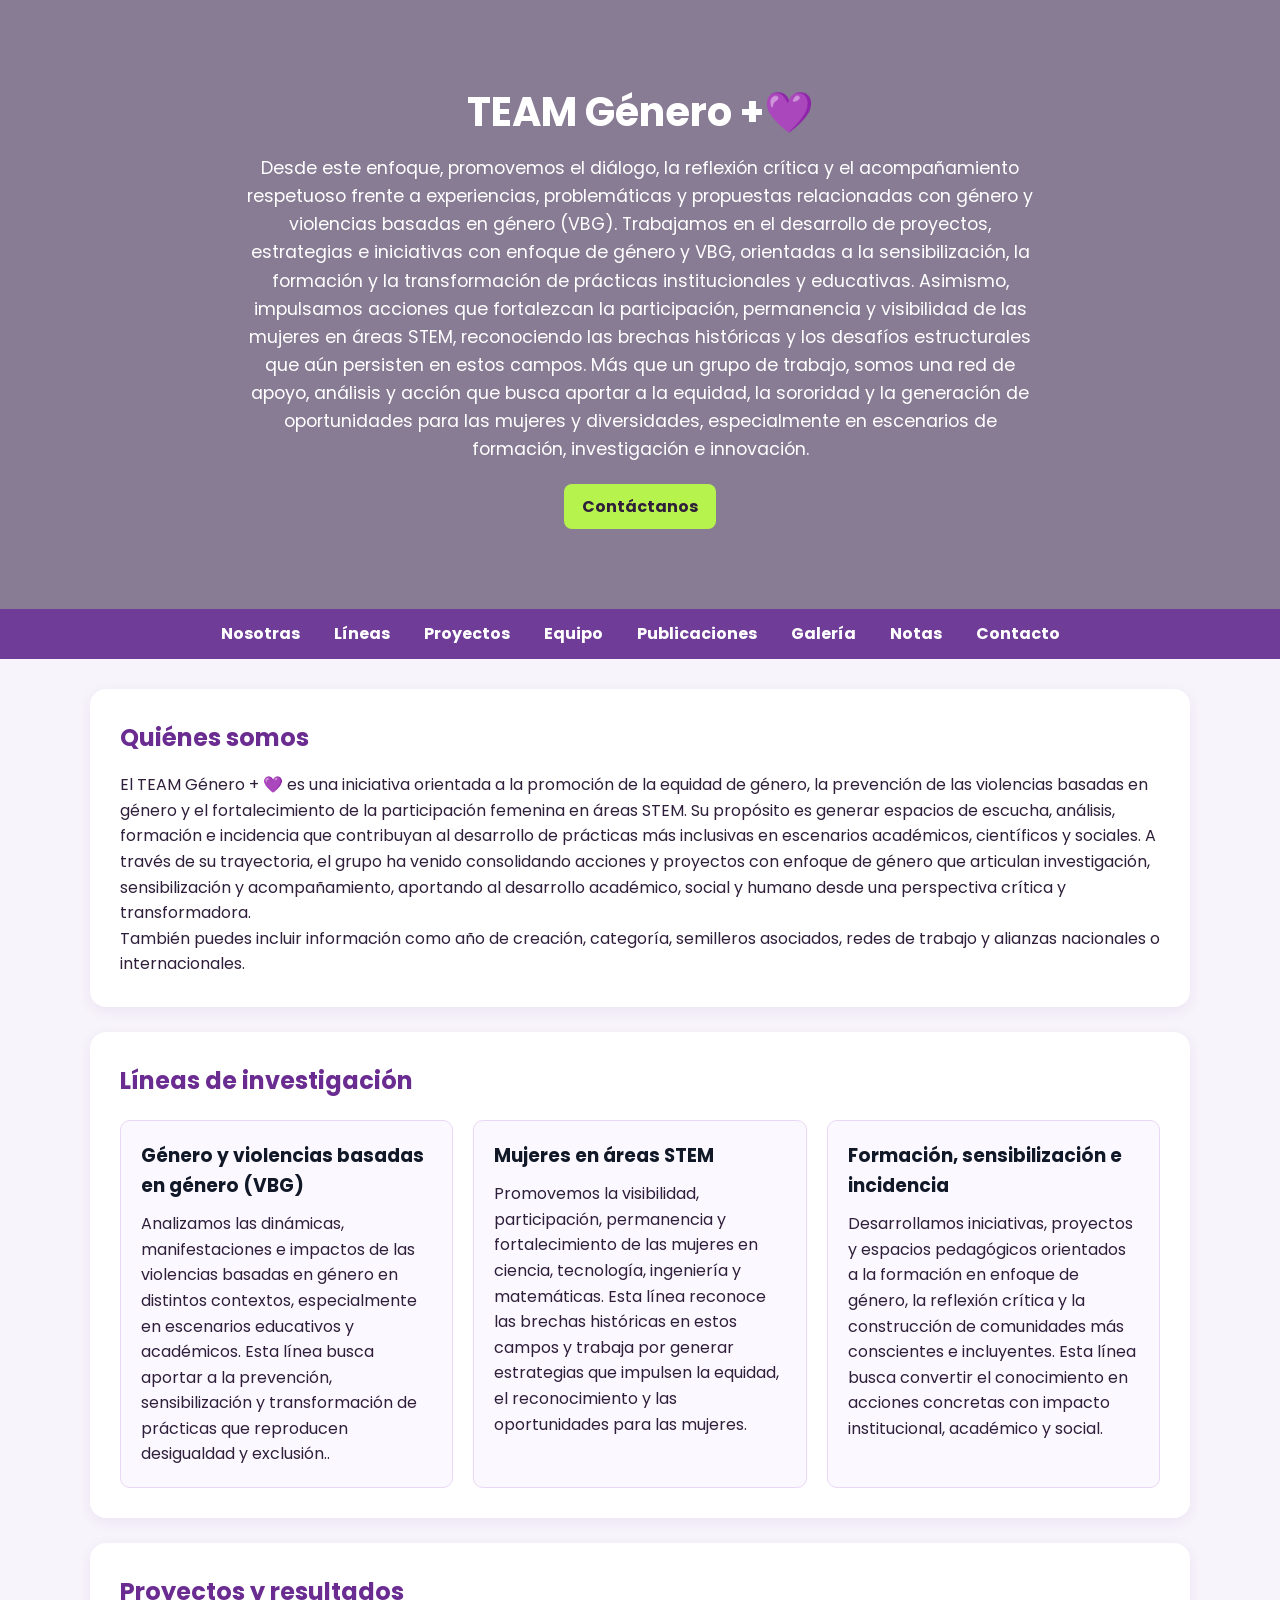
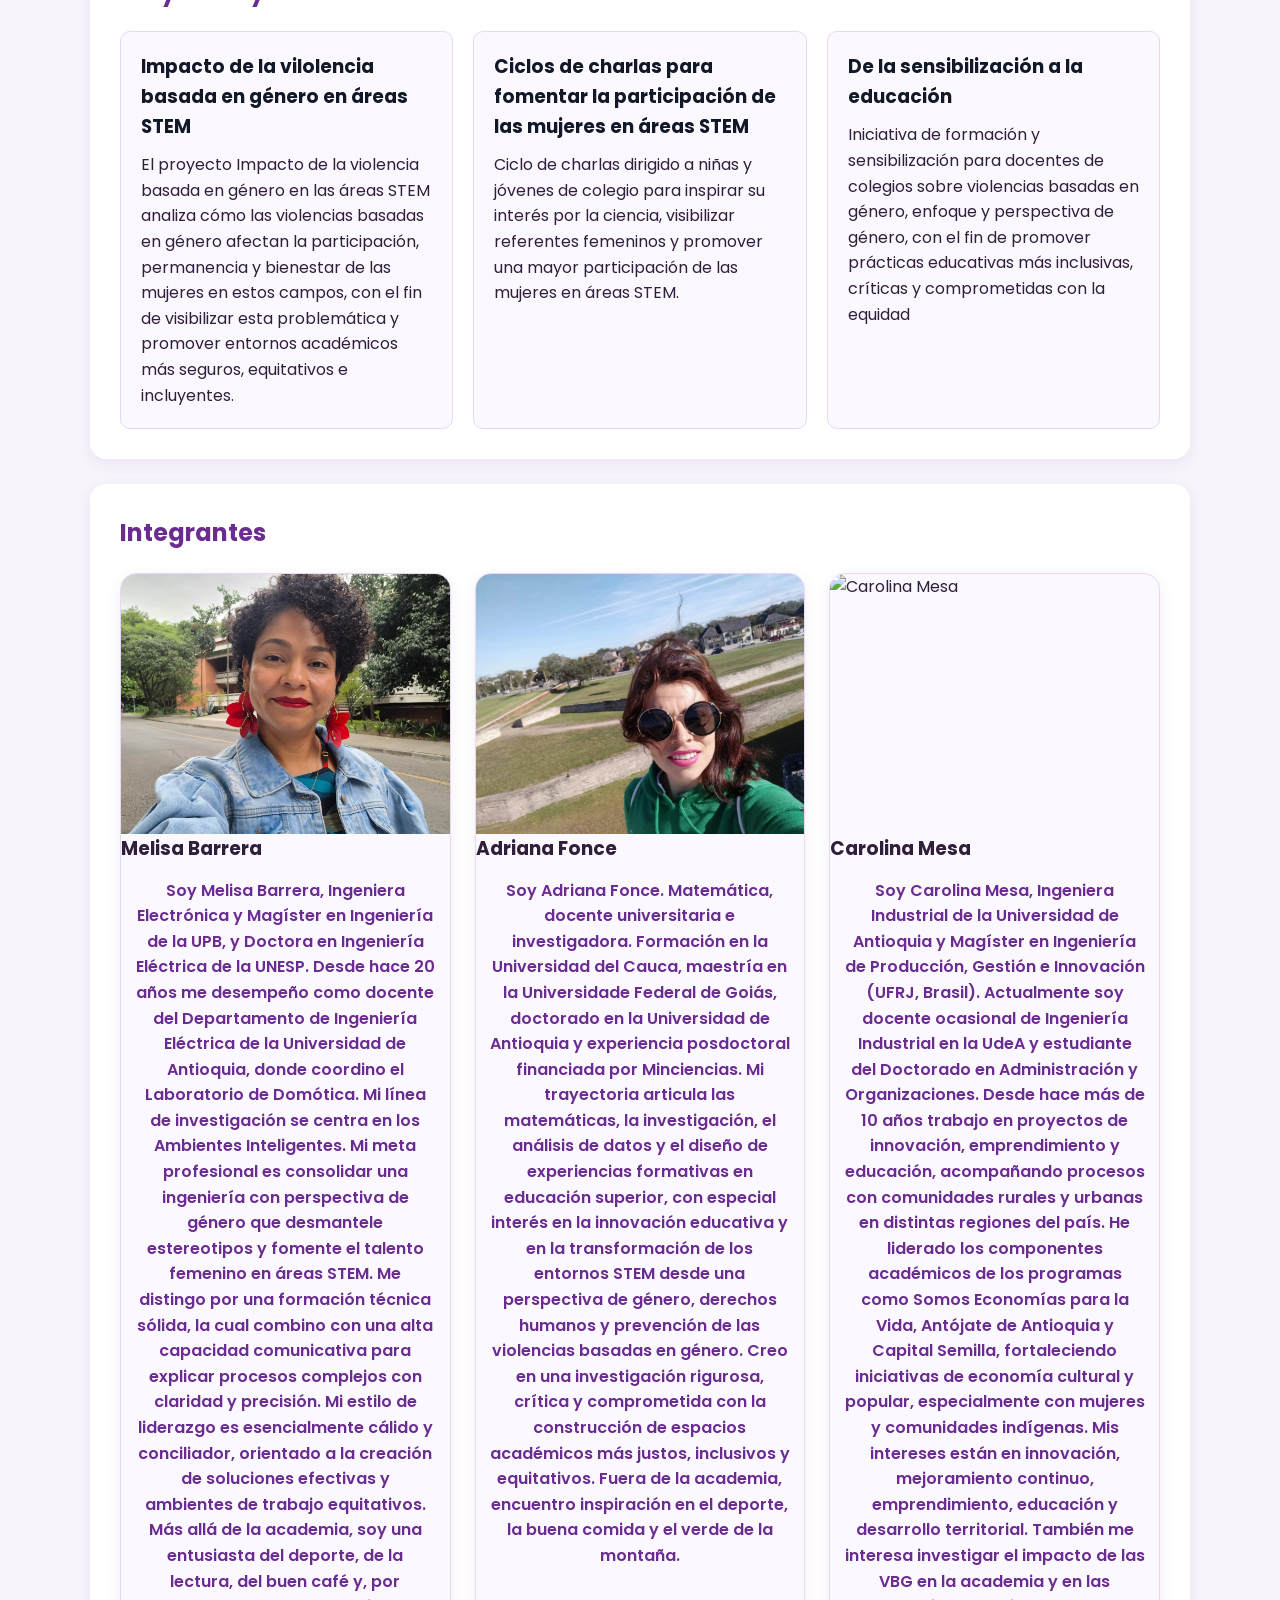
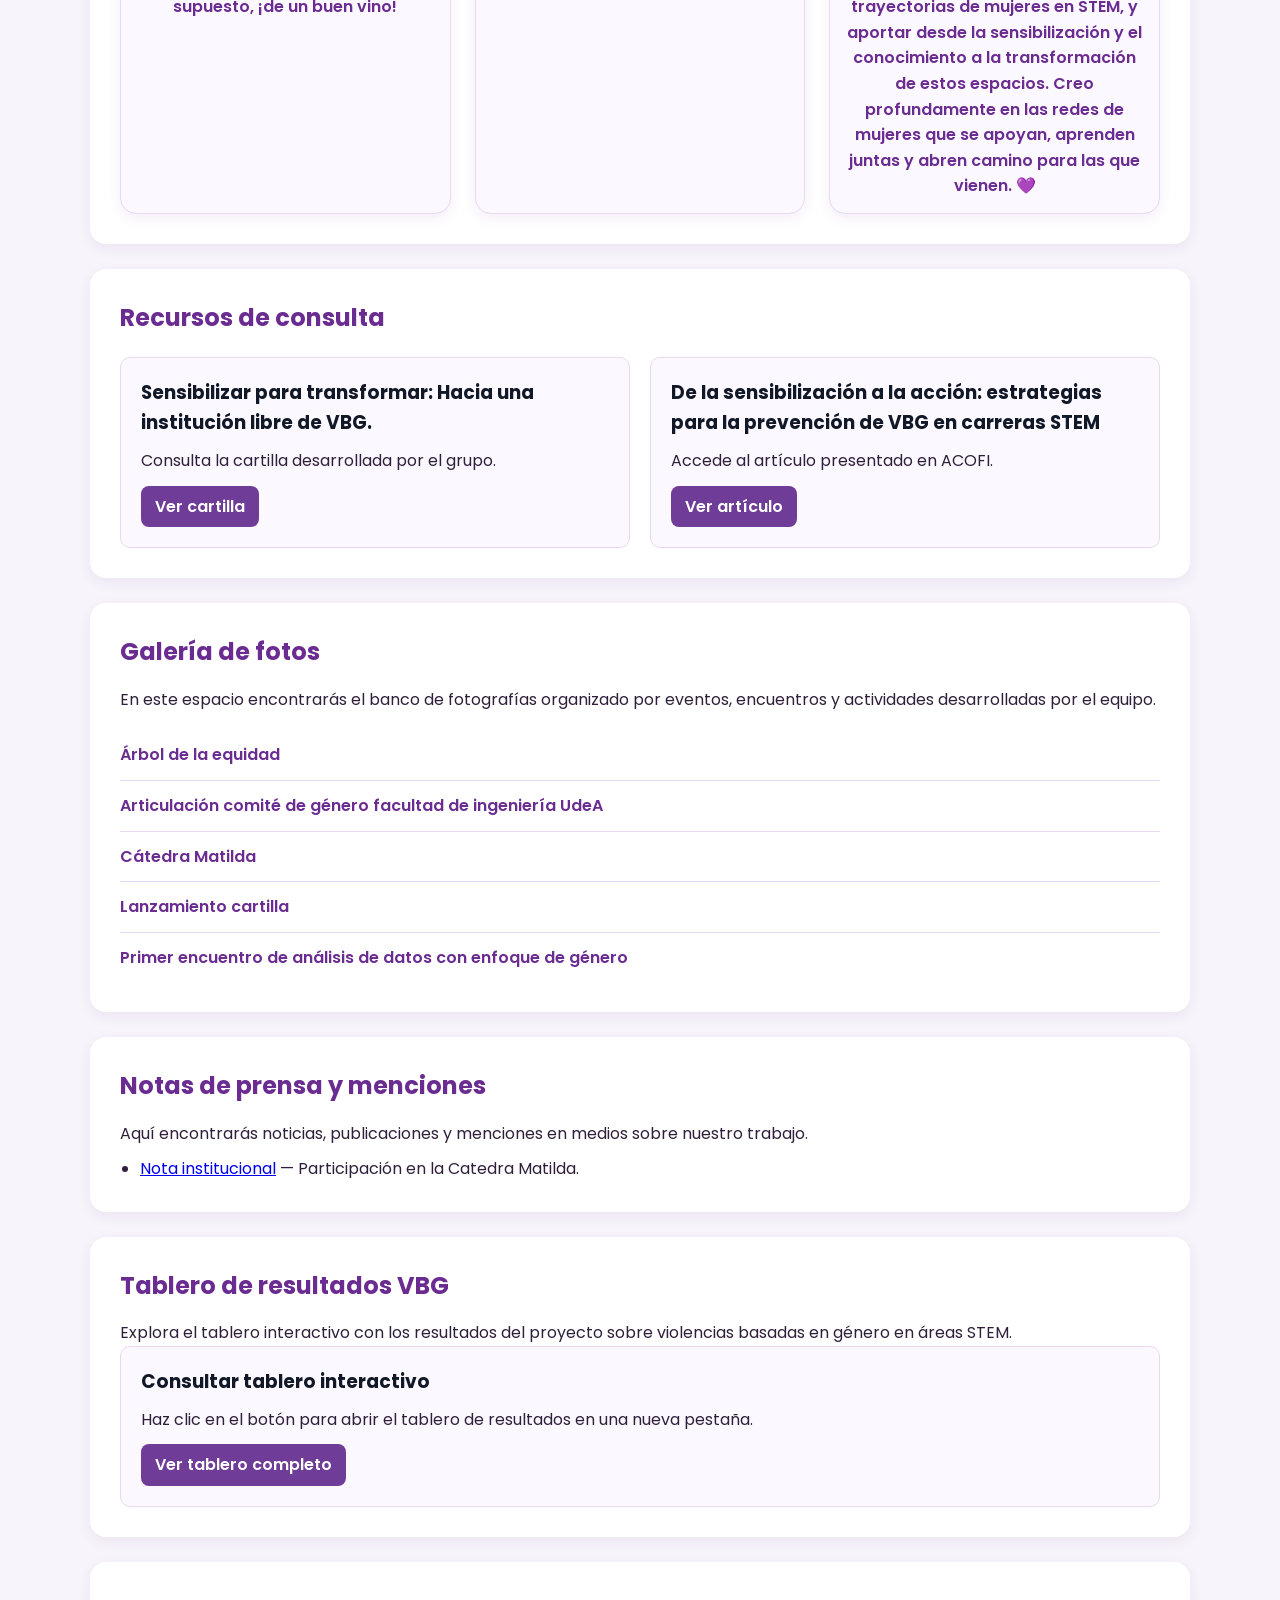
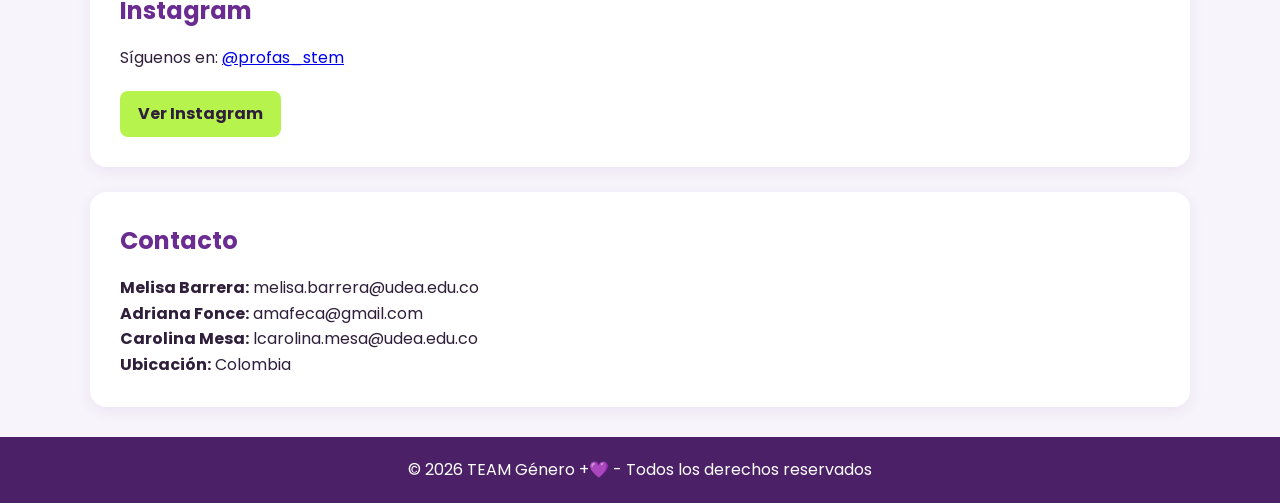
==== index.html @ 1f20a26f "Update index.html" ====
<!DOCTYPE html>
<html lang="es">
<head>
  <meta charset="UTF-8">
  <meta name="viewport" content="width=device-width, initial-scale=1.0">
  <title>Grupo de Investigación</title>
  <link href="https://fonts.googleapis.com/css2?family=Poppins:wght@300;400;600;700&display=swap" rel="stylesheet">
  <style>
    * { box-sizing: border-box; margin: 0; padding: 0; }
    body {
      font-family: 'Poppins', sans-serif;
      line-height: 1.6;
      background: #f7f4fb;
      color: #2f1f3b;
    }
    header {
      background:
        linear-gradient(rgba(46, 24, 64, 0.55), rgba(46, 24, 64, 0.55)),
        url('portada.png') center/cover no-repeat;
      color: white;
      padding: 80px 20px;
      text-align: center;
    }
    header h1 { font-size: 2.5rem; margin-bottom: 10px; }
    header p { max-width: 800px; margin: 0 auto; font-size: 1.1rem; }
    nav {
      background: #6f3c97;
      padding: 12px;
      text-align: center;
    }
    nav a {
      color: white;
      text-decoration: none;
      margin: 0 15px;
      font-weight: bold;
    }
    nav a:hover { text-decoration: underline; }
    .container {
      width: 90%;
      max-width: 1100px;
      margin: 30px auto;
    }
    section {
      background: white;
      margin-bottom: 25px;
      padding: 30px;
      border-radius: 16px;
      box-shadow: 0 4px 14px rgba(106, 44, 145, 0.08);
    }
    h2 {
      color: #6a2c91;
      margin-bottom: 15px;
    }
    .cards {
      display: grid;
      grid-template-columns: repeat(auto-fit, minmax(250px, 1fr));
      gap: 20px;
      margin-top: 20px;
    }
    .card {
      background: #fcf8ff;
      padding: 20px;
      border-radius: 10px;
      border: 1px solid #e9d8f5;
    }
    .card h3 {
      color: #111827;
      margin-bottom: 10px;
    }
    ul {
      padding-left: 20px;
      margin-top: 10px;
    }
    footer {
      background: #4b2067;
      color: white;
      text-align: center;
      padding: 20px;
      margin-top: 30px;
    }
    .btn {
      display: inline-block;
      margin-top: 20px;
      background: #b7f34d;
      color: #2f1f3b;
      padding: 10px 18px;
      border-radius: 8px;
      text-decoration: none;
      font-weight: 700;
    }
    .btn:hover {
      background: #a6e63d;
    }
    .equipo-grid {
      display: grid;
      grid-template-columns: repeat(auto-fit, minmax(220px, 1fr));
      gap: 24px;
      margin-top: 20px;
    }

    .miembro-card {
      display: block;
      text-decoration: none;
      background: #fcf8ff;
      border: 1px solid #e9d8f5;
      border-radius: 16px;
      overflow: hidden;
      box-shadow: 0 4px 14px rgba(106, 44, 145, 0.08);
      transition: transform 0.2s ease, box-shadow 0.2s ease;
    }

    .miembro-card:hover {
      transform: translateY(-4px);
      box-shadow: 0 8px 20px rgba(106, 44, 145, 0.15);
    }

    .miembro-card img {
      width: 100%;
      height: 260px;
      object-fit: cover;
      display: block;
    }

    .miembro-card p {
      padding: 14px;
      text-align: center;
      font-weight: 600;
      color: #6a2c91;
      margin: 0;
    }
    .card a {
      display: inline-block;
      margin-top: 12px;
      background: #6f3c97;
      color: white;
      padding: 8px 14px;
      border-radius: 8px;
      text-decoration: none;
      font-weight: 600;
    }

    .card a:hover {
      background: #5d2f81;
    }

    .tablero-embed {
      margin-top: 20px;
      border-radius: 16px;
      overflow: hidden;
      box-shadow: 0 4px 14px rgba(106, 44, 145, 0.10);
      background: #ffffff;
    }

    .tablero-embed iframe {
      display: block;
      width: 100%;
      min-height: 650px;
    }

    .lista-galeria {
      list-style: none;
      padding-left: 0;
      margin-top: 18px;
    }

    .lista-galeria li {
      padding: 12px 0;
      border-bottom: 1px solid #e9d8f5;
    }

    .lista-galeria li:last-child {
      border-bottom: none;
    }

    .lista-galeria a {
      color: #6a2c91;
      text-decoration: none;
      font-weight: 600;
    }

    .lista-galeria a:hover {
      text-decoration: underline;
    }
  </style>
</head>
<body>

  <header>
    <h1>TEAM Género +💜</h1>
    <p>
      Desde este enfoque, promovemos el diálogo, la reflexión crítica y el acompañamiento respetuoso frente a experiencias, problemáticas y propuestas relacionadas con género y violencias basadas en género (VBG).
Trabajamos en el desarrollo de proyectos, estrategias e iniciativas con enfoque de género y VBG, orientadas a la sensibilización, la formación y la transformación de prácticas institucionales y educativas. Asimismo, impulsamos acciones que fortalezcan la participación, permanencia y visibilidad de las mujeres en áreas STEM, reconociendo las brechas históricas y los desafíos estructurales que aún persisten en estos campos.
Más que un grupo de trabajo, somos una red de apoyo, análisis y acción que busca aportar a la equidad, la sororidad y la generación de oportunidades para las mujeres y diversidades, especialmente en escenarios de formación, investigación e innovación.
    </p>
    <a href="#contacto" class="btn">Contáctanos</a>
  </header>

  <nav>
    <a href="#nosotras">Nosotras</a>
    <a href="#lineas">Líneas</a>
    <a href="#proyectos">Proyectos</a>
    <a href="#equipo">Equipo</a>
    <a href="#publicaciones">Publicaciones</a>
    <a href="#galeria">Galería</a>
    <a href="#noticias">Notas</a>
    <a href="#contacto">Contacto</a>
  </nav>

  <div class="container">

    <section id="nosotras">
      <h2>Quiénes somos</h2>
      <p>
       El TEAM Género + 💜 es una iniciativa orientada a la promoción de la equidad de género, la prevención de las violencias basadas en género y el fortalecimiento de la participación femenina en áreas STEM. Su propósito es generar espacios de escucha, análisis, formación e incidencia que contribuyan al desarrollo de prácticas más inclusivas en escenarios académicos, científicos y sociales. A través de su trayectoria, el grupo ha venido consolidando acciones y proyectos con enfoque de género que articulan investigación, sensibilización y acompañamiento, aportando al desarrollo académico, social y humano desde una perspectiva crítica y transformadora.
      </p>
      <p>
        También puedes incluir información como año de creación, categoría, semilleros asociados,
        redes de trabajo y alianzas nacionales o internacionales.
      </p>
    </section>

    <section id="lineas">
      <h2>Líneas de investigación</h2>
      <div class="cards">
        <div class="card">
          <h3>Género y violencias basadas en género (VBG)</h3>
          <p>Analizamos las dinámicas, manifestaciones e impactos de las violencias basadas en género en distintos contextos, especialmente en escenarios educativos y académicos. Esta línea busca aportar a la prevención, sensibilización y transformación de prácticas que reproducen desigualdad y exclusión..</p>
        </div>
        <div class="card">
          <h3>Mujeres en áreas STEM</h3>
          <p>Promovemos la visibilidad, participación, permanencia y fortalecimiento de las mujeres en ciencia, tecnología, ingeniería y matemáticas. Esta línea reconoce las brechas históricas en estos campos y trabaja por generar estrategias que impulsen la equidad, el reconocimiento y las oportunidades para las mujeres.</p>
        </div>
        <div class="card">
          <h3>Formación, sensibilización e incidencia</h3>
          <p>Desarrollamos iniciativas, proyectos y espacios pedagógicos orientados a la formación en enfoque de género, la reflexión crítica y la construcción de comunidades más conscientes e incluyentes. Esta línea busca convertir el conocimiento en acciones concretas con impacto institucional, académico y social.</p>
        </div>
      </div>
    </section>

    <section id="proyectos">
      <h2>Proyectos y resultados</h2>
      <div class="cards">
        <div class="card">
          <h3>Impacto de la vilolencia basada en género en áreas STEM</h3>
          <p>El proyecto Impacto de la violencia basada en género en las áreas STEM analiza cómo las violencias basadas en género afectan la participación, permanencia y bienestar de las mujeres en estos campos, con el fin de visibilizar esta problemática y promover entornos académicos más seguros, equitativos e incluyentes.</p>
        </div>
        <div class="card">
          <h3>Ciclos de charlas para fomentar la participación de las mujeres en áreas STEM</h3>
          <p>Ciclo de charlas dirigido a niñas y jóvenes de colegio para inspirar su interés por la ciencia, visibilizar referentes femeninos y promover una mayor participación de las mujeres en áreas STEM.</p>
        </div>
        <div class="card">
          <h3>De la sensibilización a la educación</h3>
          <p>Iniciativa de formación y sensibilización para docentes de colegios sobre violencias basadas en género, enfoque y perspectiva de género, con el fin de promover prácticas educativas más inclusivas, críticas y comprometidas con la equidad</p>
        </div>
      </div>
    </section>

    <section id="equipo">
  <h2>Integrantes</h2>

  <div class="equipo-grid">
    <div class="miembro-card">
      <img src="melisa.jpg" alt="Melisa Barrera">
      <div class="miembro-info">
        <h3>Melisa Barrera</h3>
        <p>
          Soy Melisa Barrera, Ingeniera Electrónica y Magíster en Ingeniería de la UPB, y Doctora en Ingeniería Eléctrica de la UNESP. Desde hace 20 años me desempeño como docente del Departamento de Ingeniería Eléctrica de la Universidad de Antioquia, donde coordino el Laboratorio de Domótica. Mi línea de investigación se centra en los Ambientes Inteligentes.
          Mi meta profesional es consolidar una ingeniería con perspectiva de género que desmantele estereotipos y fomente el talento femenino en áreas STEM. Me distingo por una formación técnica sólida, la cual combino con una alta capacidad comunicativa para explicar procesos complejos con claridad y precisión. Mi estilo de liderazgo es esencialmente cálido y conciliador, orientado a la creación de soluciones efectivas y ambientes de trabajo equitativos.
          Más allá de la academia, soy una entusiasta del deporte, de la lectura, del buen café y, por supuesto, ¡de un buen vino!
        </p>
      </div>
    </div>

    <div class="miembro-card">
      <img src="adrianafonce.jpg" alt="Adriana Fonce">
      <div class="miembro-info">
        <h3>Adriana Fonce</h3>
        <p>
          Soy Adriana Fonce. Matemática, docente universitaria e investigadora. Formación en la Universidad del Cauca, maestría en la Universidade Federal de Goiás, doctorado en la Universidad de Antioquia y experiencia posdoctoral financiada por Minciencias.
          Mi trayectoria articula las matemáticas, la investigación, el análisis de datos y el diseño de experiencias formativas en educación superior, con especial interés en la innovación educativa y en la transformación de los entornos STEM desde una perspectiva de género, derechos humanos y prevención de las violencias basadas en género.
          Creo en una investigación rigurosa, crítica y comprometida con la construcción de espacios académicos más justos, inclusivos y equitativos.
          Fuera de la academia, encuentro inspiración en el deporte, la buena comida y el verde de la montaña.
        </p>
      </div>
    </div>

    <div class="miembro-card">
      <img src="carolina.jpeg" alt="Carolina Mesa">
      <div class="miembro-info">
        <h3>Carolina Mesa</h3>
        <p>
          Soy Carolina Mesa, Ingeniera Industrial de la Universidad de Antioquia y Magíster en Ingeniería de Producción, Gestión e Innovación (UFRJ, Brasil). Actualmente soy docente ocasional de Ingeniería Industrial en la UdeA y estudiante del Doctorado en Administración y Organizaciones.
          Desde hace más de 10 años trabajo en proyectos de innovación, emprendimiento y educación, acompañando procesos con comunidades rurales y urbanas en distintas regiones del país. He liderado los componentes académicos de los programas como Somos Economías para la Vida, Antójate de Antioquia y Capital Semilla, fortaleciendo iniciativas de economía cultural y popular, especialmente con mujeres y comunidades indígenas.
          Mis intereses están en innovación, mejoramiento continuo, emprendimiento, educación y desarrollo territorial. También me interesa investigar el impacto de las VBG en la academia y en las trayectorias de mujeres en STEM, y aportar desde la sensibilización y el conocimiento a la transformación de estos espacios.
          Creo profundamente en las redes de mujeres que se apoyan, aprenden juntas y abren camino para las que vienen. 💜
        </p>
      </div>
    </div>
  </div>
</section>

    <section id="recursos">
      <h2>Recursos de consulta</h2>
      <div class="cards">
        <div class="card">
          <h3>Sensibilizar para transformar: 
            Hacia una institución libre de VBG.</h3>
          <p>Consulta la cartilla desarrollada por el grupo.</p>
          <a href="https://udeaeduco-my.sharepoint.com/:b:/g/personal/powerskills_ing_udea_edu_co/EVZf-4N5P4VCndpZpocXpfcB0Fus5a0K229qV_hEHYC7tA?e=ql9aEF" target="_blank">Ver cartilla</a>
        </div>
      
        <div class="card">
          <h3>De la sensibilización a la acción: estrategias para la prevención de VBG en carreras STEM</h3>
          <p>Accede al artículo presentado en ACOFI.</p>
          <a href="https://acofipapers.org/index.php/eiei/article/view/4572/2912" target="_blank">Ver artículo</a>
        </div>
      </div>
    </section>

    <section id="galeria">
      <h2>Galería de fotos</h2>
      <p>
        En este espacio encontrarás el banco de fotografías organizado por eventos,
        encuentros y actividades desarrolladas por el equipo.
      </p>

      <ul class="lista-galeria">
        <li>
          <a href="arbol-equidad.html">Árbol de la equidad</a>
        </li>
        <li>
          <a href="articulacion-comite.html">Articulación comité de género facultad de ingeniería UdeA</a>
        </li>
        <li>
          <a href="catedra-matilda.html">Cátedra Matilda</a>
        </li>
        <li>
          <a href="lanzamiento-cartilla.html">Lanzamiento cartilla</a>
        </li>
        <li>
          <a href="taller-datos.html">Primer encuentro de análisis de datos con enfoque de género</a>
        </li>
      </ul>
    </section>

    <section id="noticias">
      <h2>Notas de prensa y menciones</h2>
      <p>
        Aquí encontrarás noticias, publicaciones y menciones en medios sobre nuestro trabajo.
      </p>

      <ul class="lista-noticias">
        <li>
          <a href="https://www.udea.edu.co/wps/portal/udea/web/generales/interna/Unidades+Acad%21c3%21a9micas/Ingenier%21c3%21ada/asContenidos/listado-noticia/mujeres-stem-armas-destruccion-matematica?utm_source=brevo&utm_campaign=Boletn%20Electrnico%20Ingeniemos%20%20ED%20865&utm_medium=email&utm_id=986" target="_blank">Nota institucional</a>
          <span> — Participación en la Catedra Matilda.</span>
        </li>
      </ul>
    </section>

   <section id="tablero">
      <h2>Tablero de resultados VBG</h2>
      <p>
        Explora el tablero interactivo con los resultados del proyecto sobre violencias basadas en género en áreas STEM.
      </p>

      <div class="card">
      <h3>Consultar tablero interactivo</h3>
      <p>
        Haz clic en el botón para abrir el tablero de resultados en una nueva pestaña.
      </p>
      <a 
        href="https://app.powerbi.com/view?r=eyJrIjoiZDE5YTQ3MDktN2Y4MC00M2Q0LWJiMzAtZjBmNjg1NmExMzViIiwidCI6Ijk5ZTFlNzIxLTcxODQtNDk4ZS04YWZmLWIyYWQ0ZTUzYzFjMiIsImMiOjR9"
        target="_blank"
        rel="noopener noreferrer"
        class="btn"
      >
        Ver tablero completo
      </a>
    </div>
    </section>

    <section id="instagram">
      <h2>Instagram</h2>
      <p>
        Síguenos en:
        <a href="https://www.instagram.com/profas_stem/" target="_blank" rel="noopener">
          @profas_stem
        </a>
      </p>

      <a class="btn" href="https://www.instagram.com/profas_stem/" target="_blank" rel="noopener">
        Ver Instagram
      </a>
    </section>

    <section id="contacto">
      <h2>Contacto</h2>

      <p><strong>Melisa Barrera:</strong> melisa.barrera@udea.edu.co</p>
      <p><strong>Adriana Fonce:</strong> amafeca@gmail.com</p>
      <p><strong>Carolina Mesa:</strong> lcarolina.mesa@udea.edu.co</p>

      
      <p><strong>Ubicación:</strong> Colombia</p>
    </section>

  </div>

  <footer>
    <p>© 2026 TEAM Género +💜 - Todos los derechos reservados</p>
  </footer>

</body>
</html>
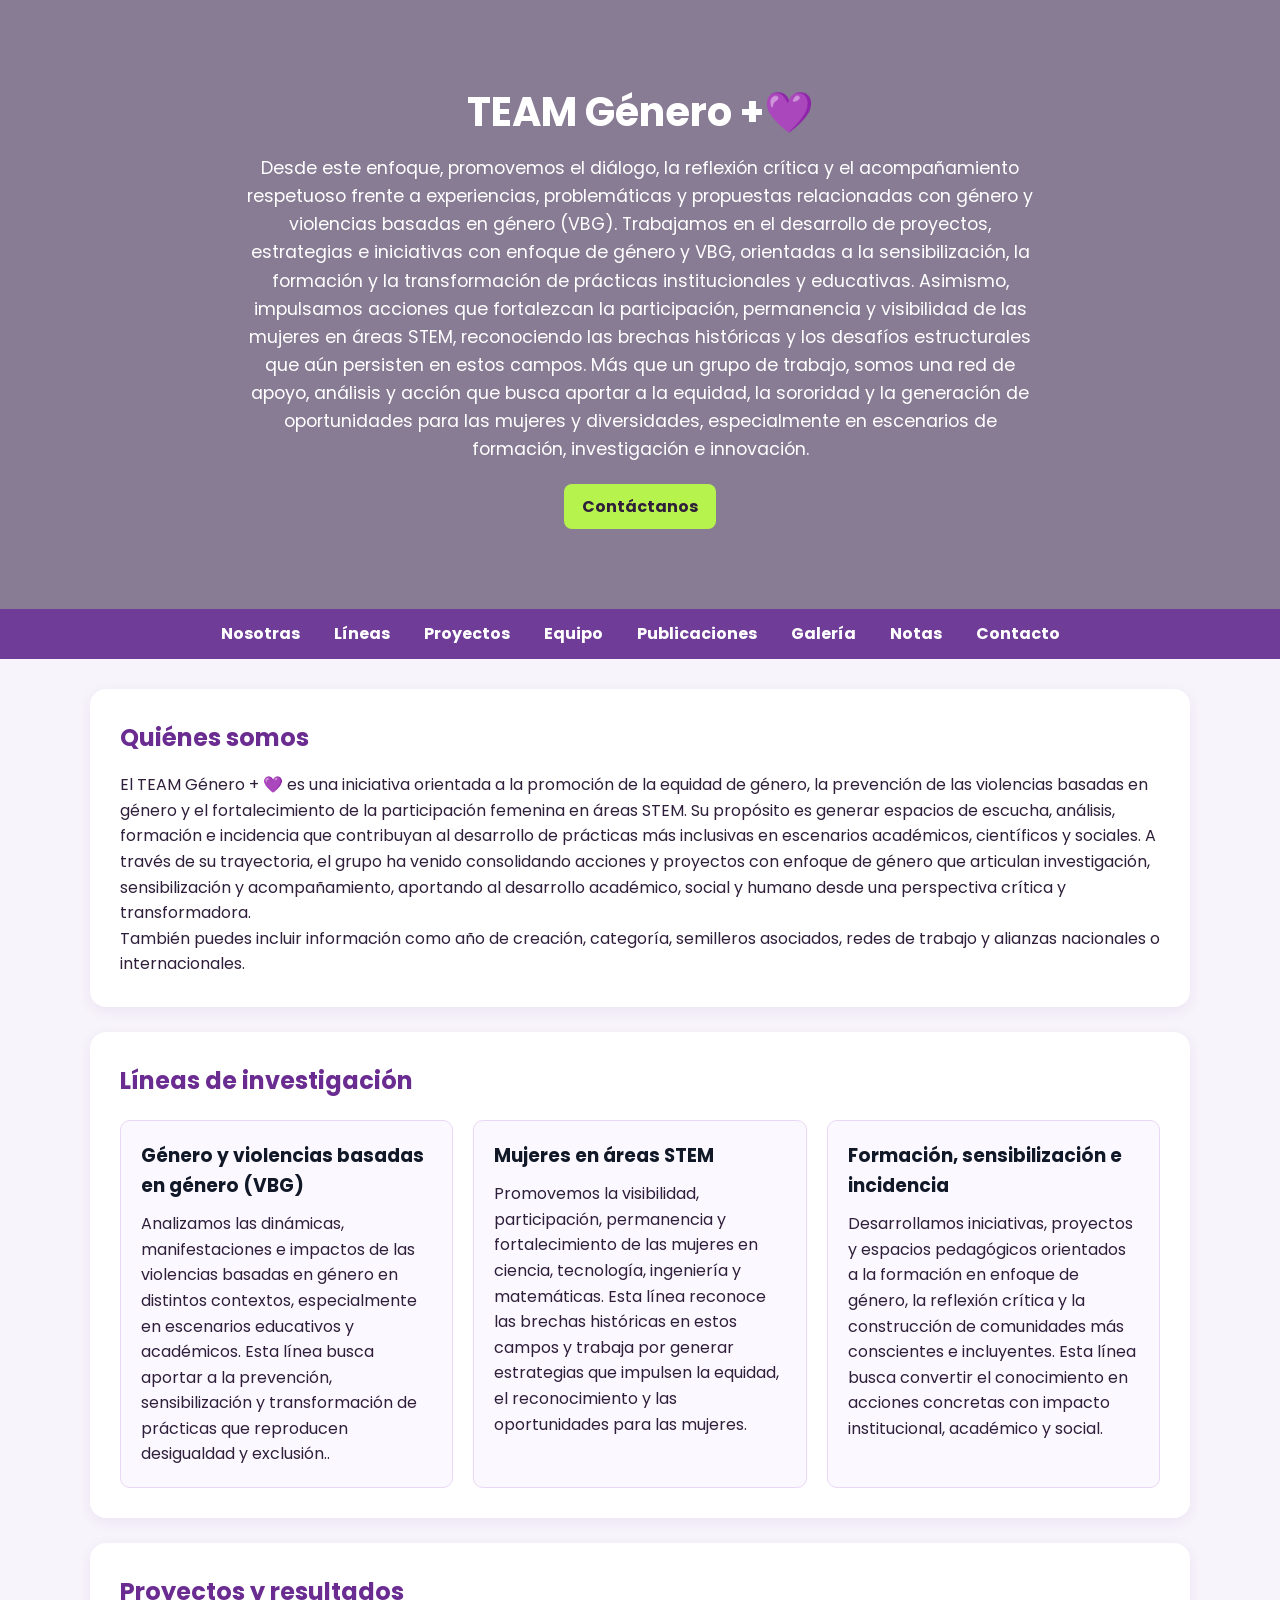
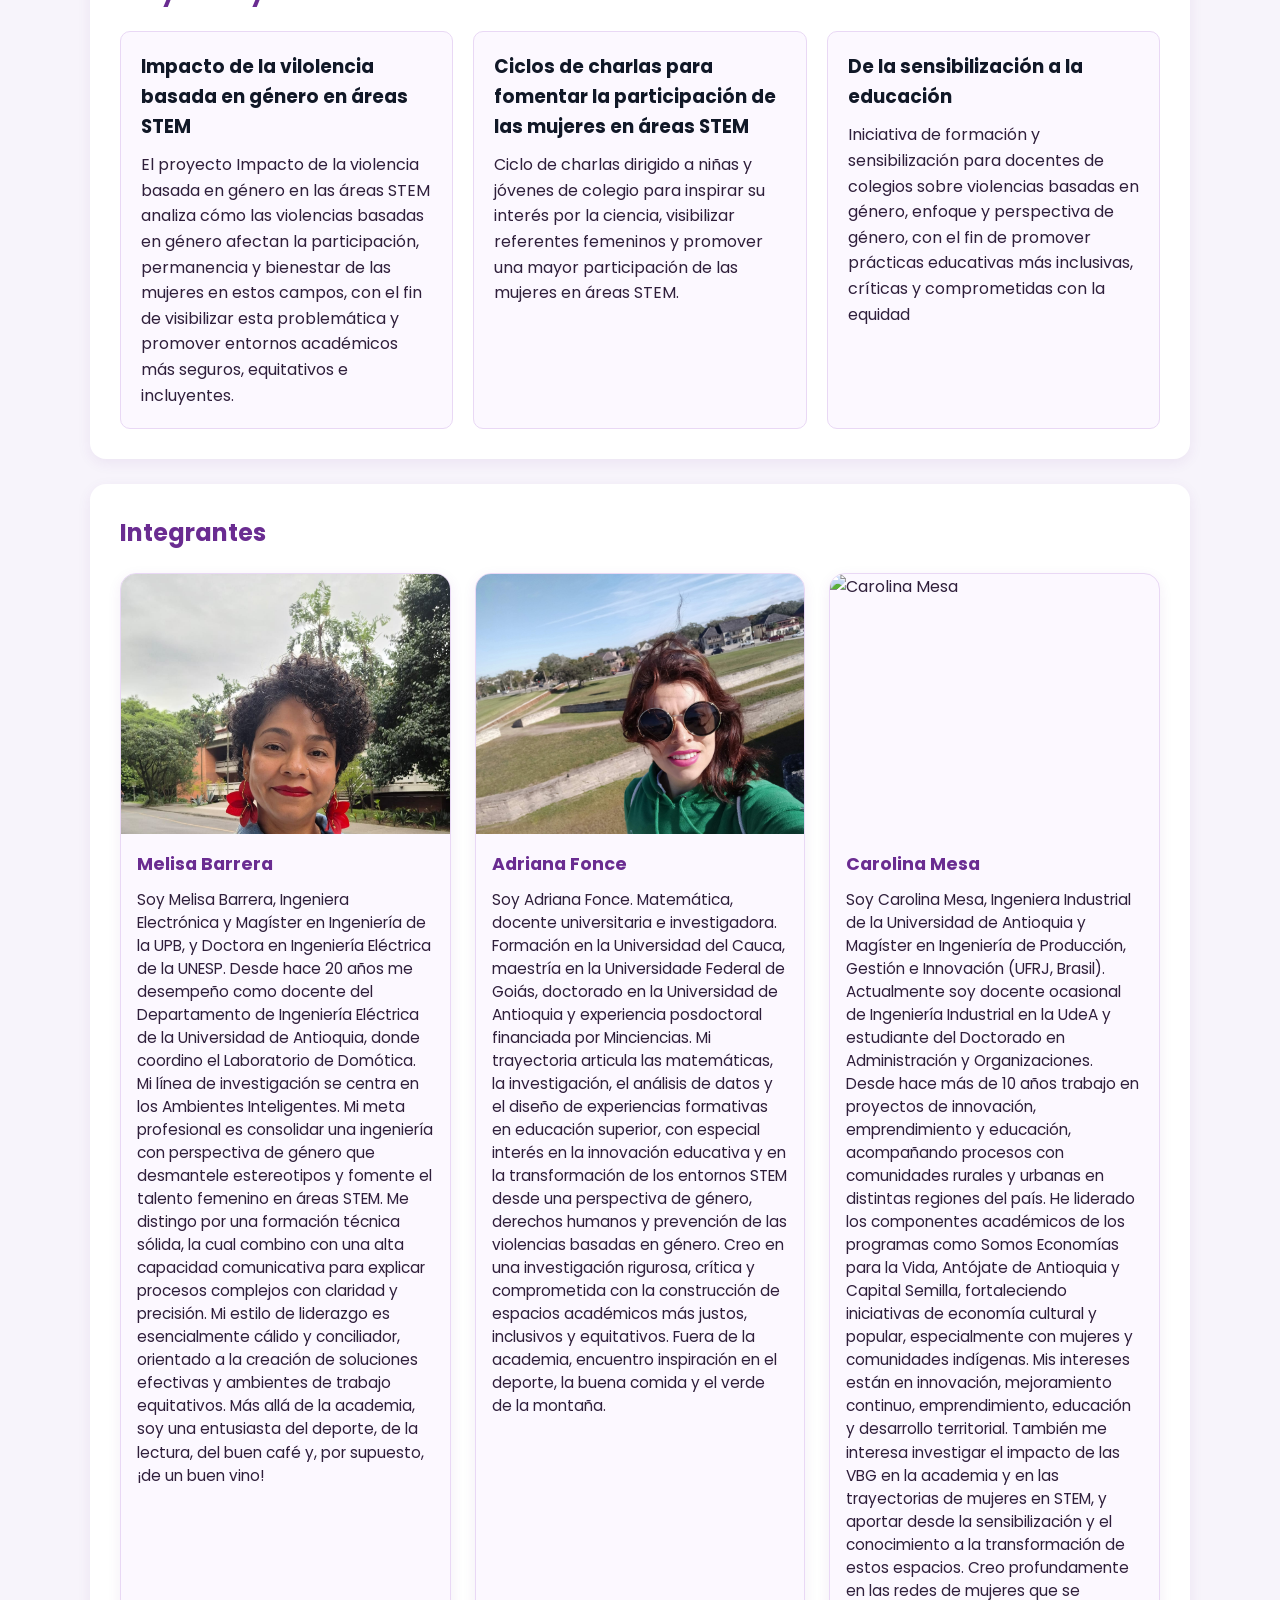
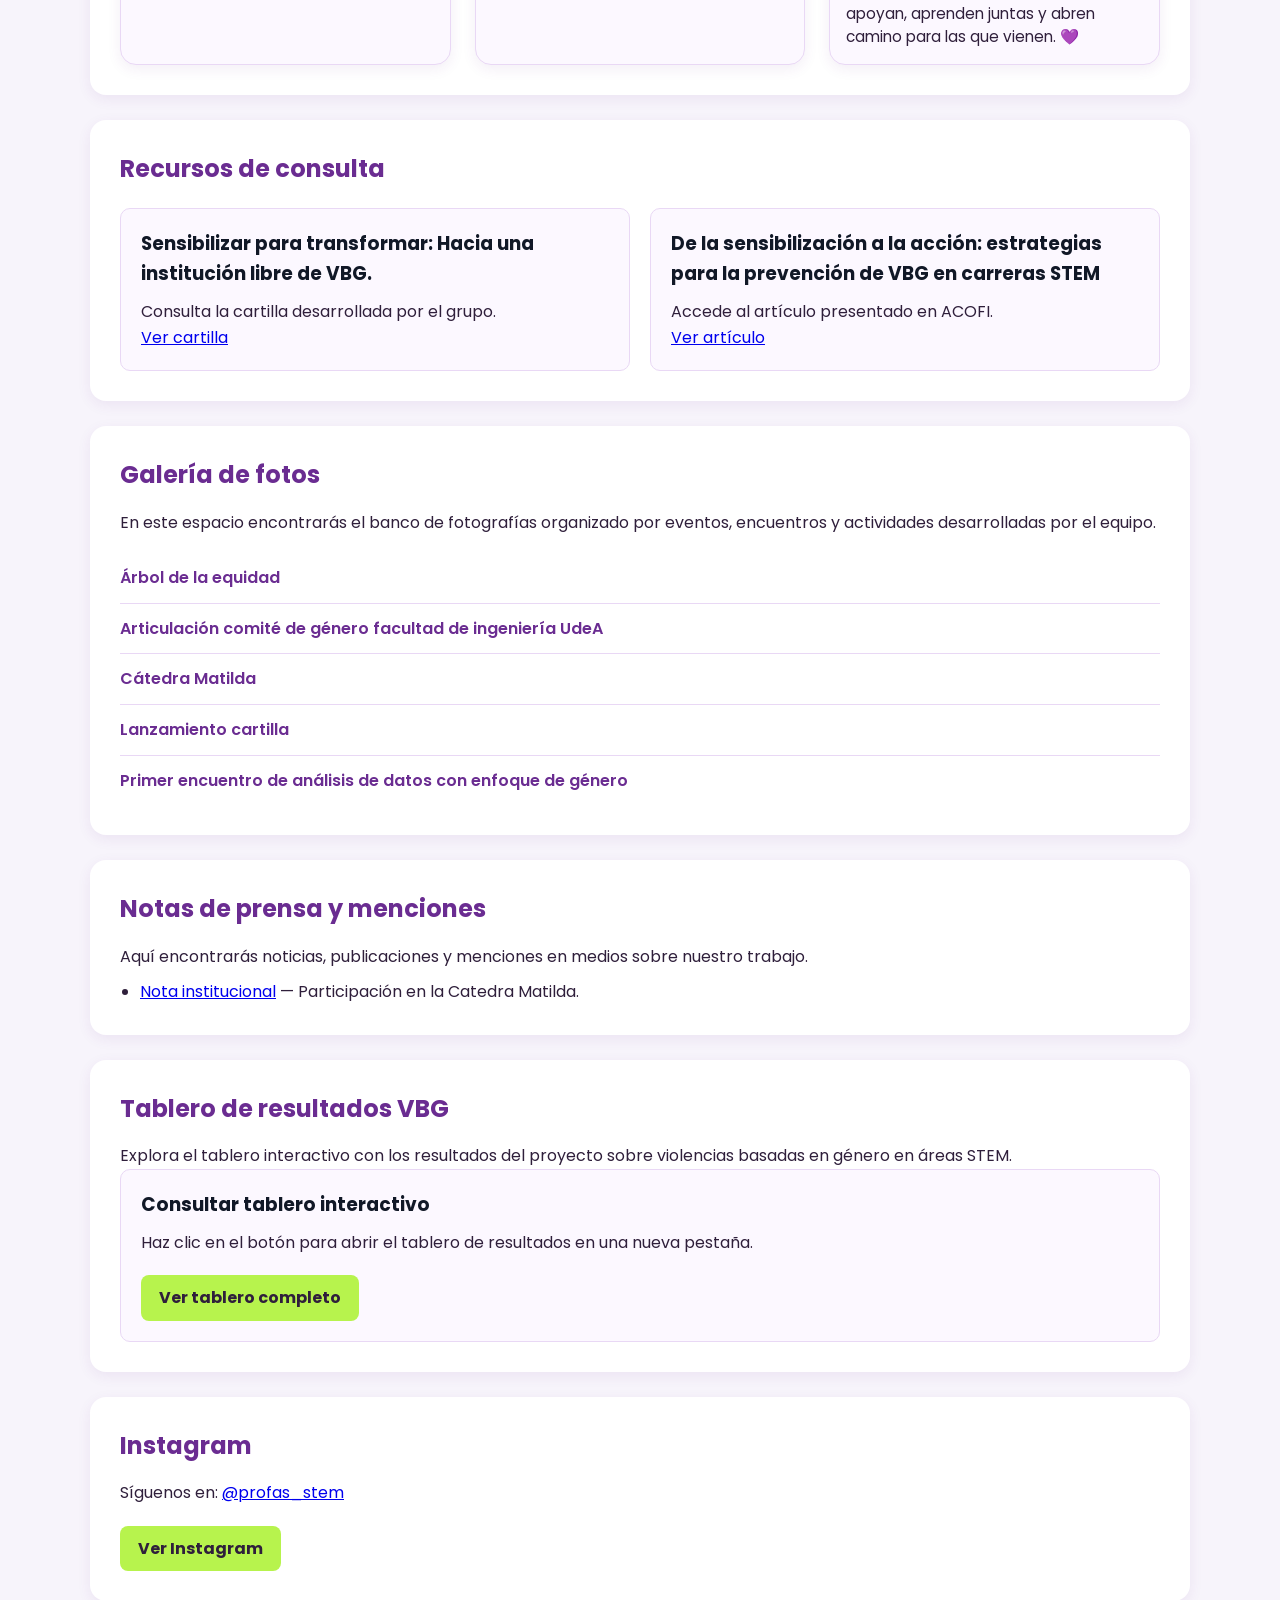
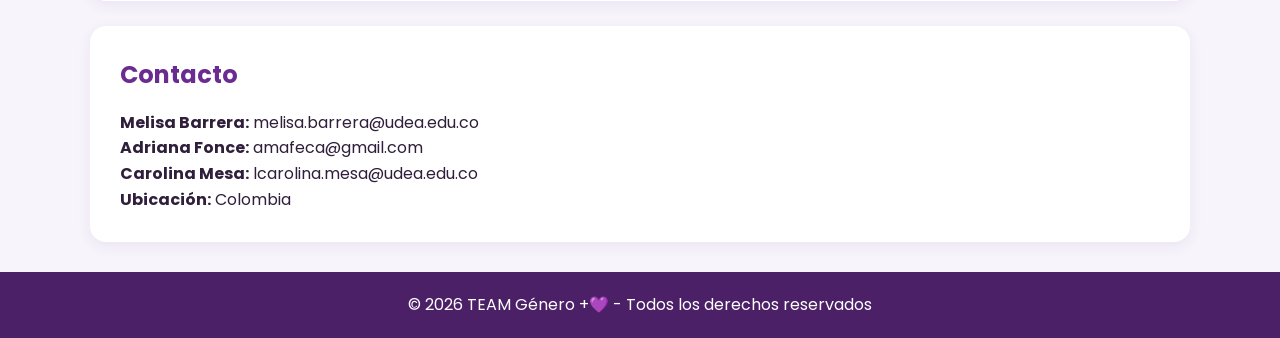
==== commit 33ac5b19: "Update index.html" ====
--- a/index.html
+++ b/index.html
@@ -1,4 +1,4 @@
-<!DOCTYPE html>
+  <!DOCTYPE html>
 <html lang="es">
 <head>
   <meta charset="UTF-8">
@@ -93,55 +93,49 @@
     }
     .equipo-grid {
       display: grid;
-      grid-template-columns: repeat(auto-fit, minmax(220px, 1fr));
+      grid-template-columns: repeat(auto-fit, minmax(260px, 1fr));
       gap: 24px;
       margin-top: 20px;
     }
 
     .miembro-card {
-      display: block;
-      text-decoration: none;
       background: #fcf8ff;
       border: 1px solid #e9d8f5;
       border-radius: 16px;
       overflow: hidden;
       box-shadow: 0 4px 14px rgba(106, 44, 145, 0.08);
       transition: transform 0.2s ease, box-shadow 0.2s ease;
-    }
-
-    .miembro-card:hover {
-      transform: translateY(-4px);
-      box-shadow: 0 8px 20px rgba(106, 44, 145, 0.15);
-    }
-
-    .miembro-card img {
-      width: 100%;
-      height: 260px;
-      object-fit: cover;
-      display: block;
-    }
-
-    .miembro-card p {
-      padding: 14px;
-      text-align: center;
-      font-weight: 600;
-      color: #6a2c91;
-      margin: 0;
-    }
-    .card a {
-      display: inline-block;
-      margin-top: 12px;
-      background: #6f3c97;
-      color: white;
-      padding: 8px 14px;
-      border-radius: 8px;
-      text-decoration: none;
-      font-weight: 600;
-    }
-
-    .card a:hover {
-      background: #5d2f81;
-    }
+}
+
+.miembro-card:hover {
+  transform: translateY(-4px);
+  box-shadow: 0 8px 20px rgba(106, 44, 145, 0.15);
+}
+
+.miembro-card img {
+  width: 100%;
+  height: 260px;
+  object-fit: cover;
+  object-position: center top;
+  display: block;
+}
+
+.miembro-info {
+  padding: 16px;
+}
+
+.miembro-info h3 {
+  color: #6a2c91;
+  margin-bottom: 10px;
+  font-size: 1.1rem;
+}
+
+.miembro-info p {
+  color: #2f1f3b;
+  font-size: 0.96rem;
+  margin: 0;
+  line-height: 1.5;
+}
 
     .tablero-embed {
       margin-top: 20px;
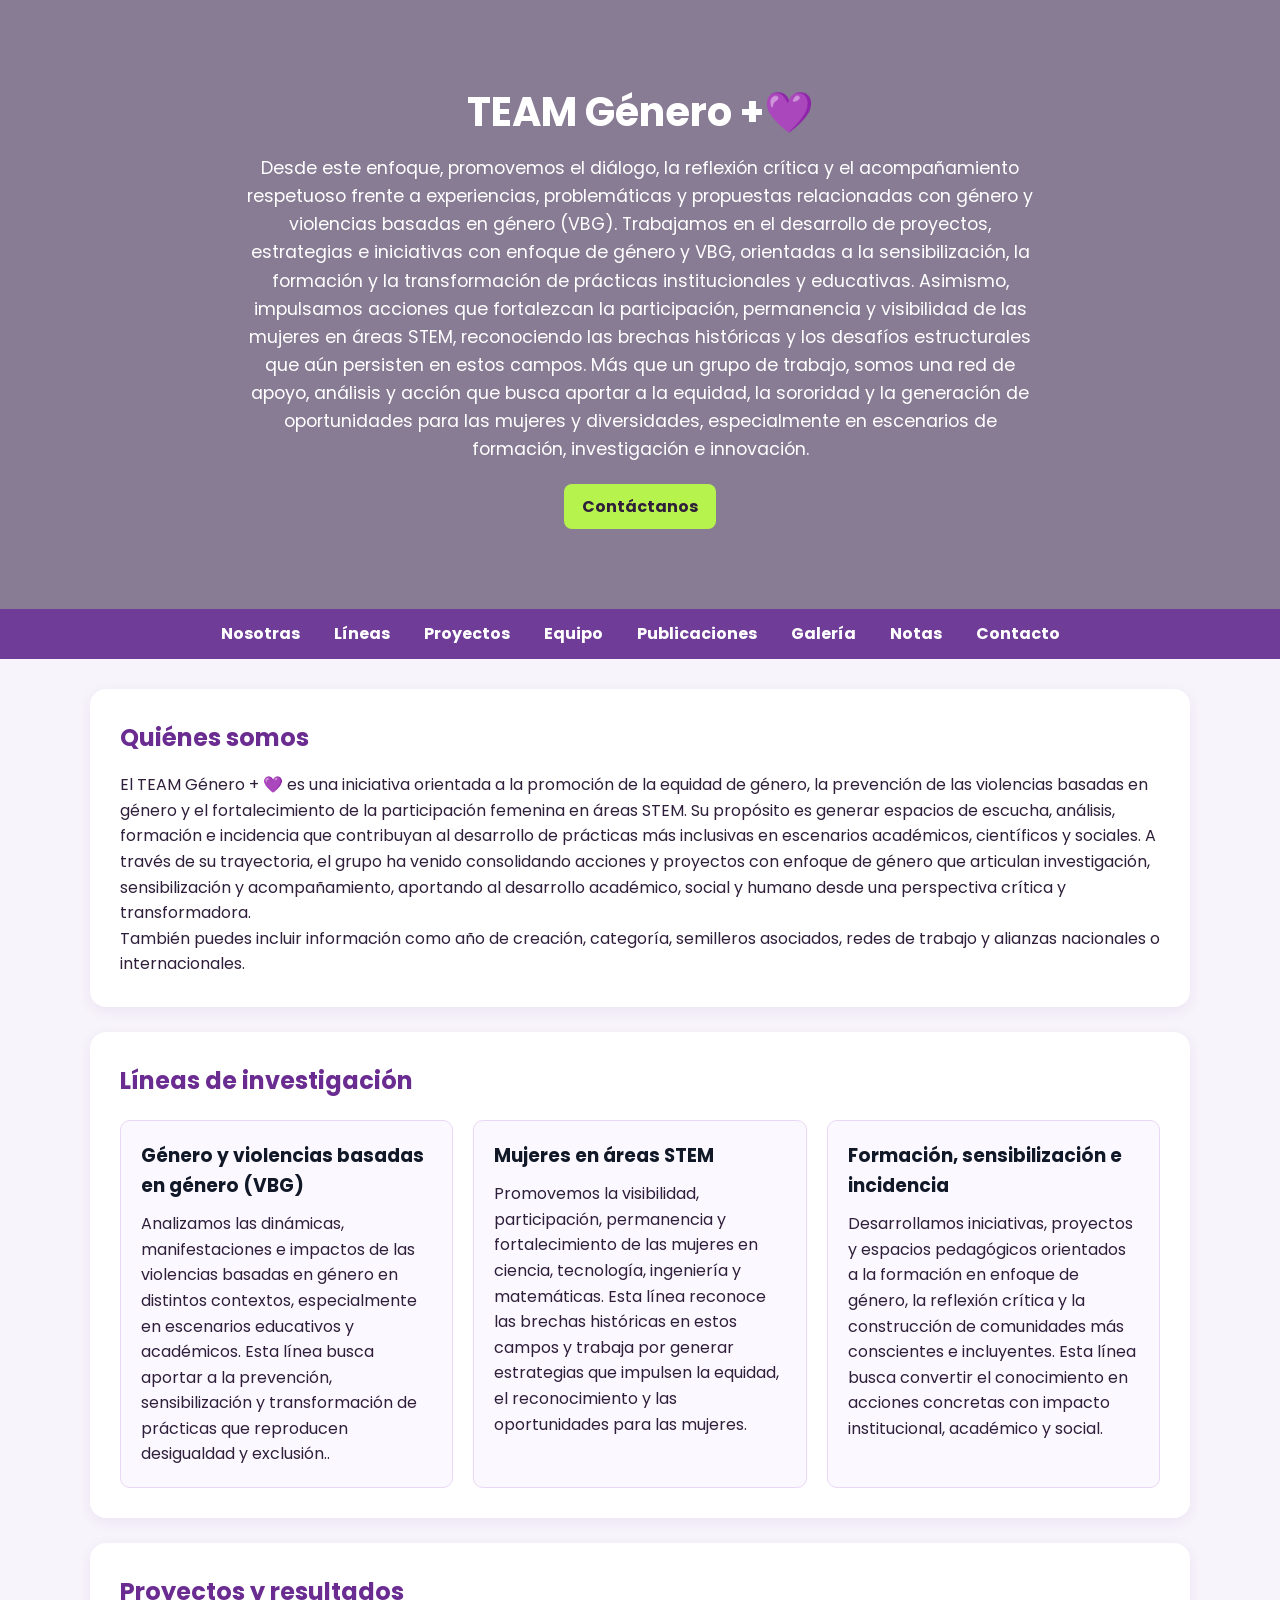
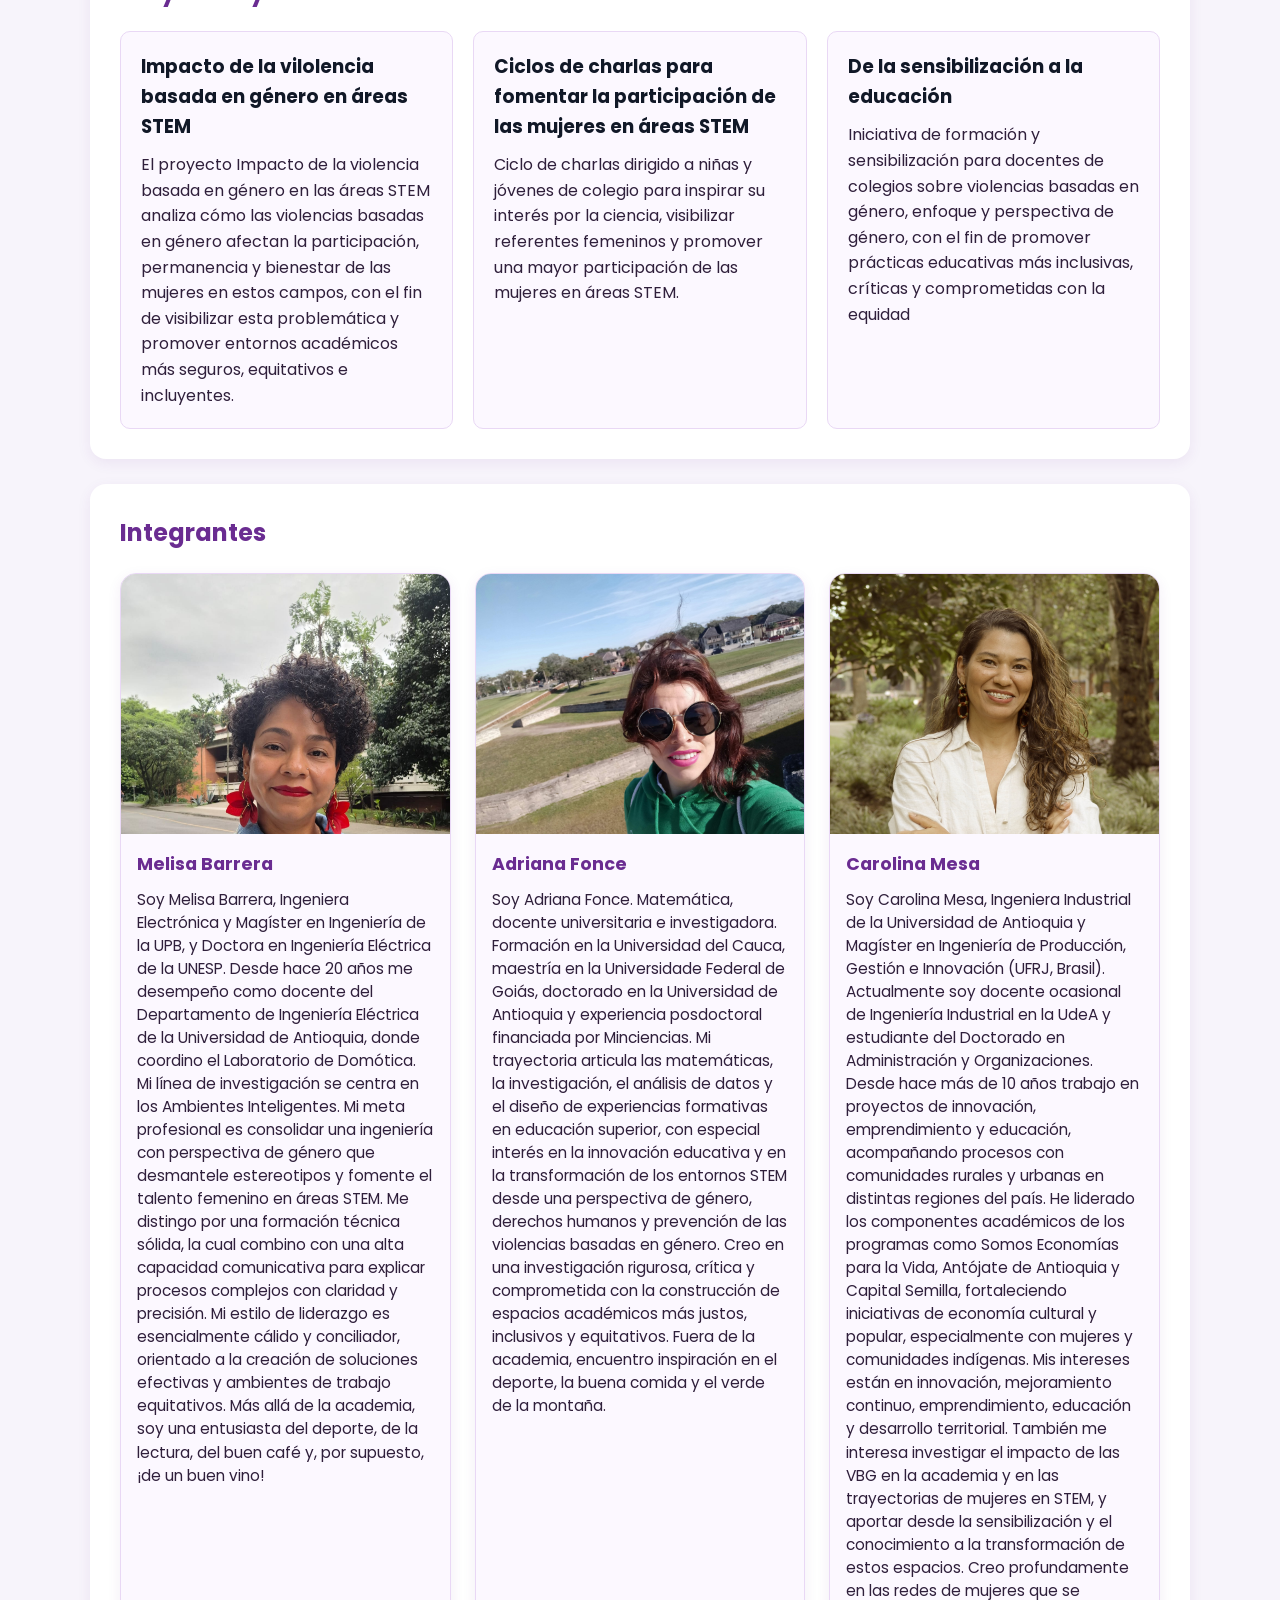
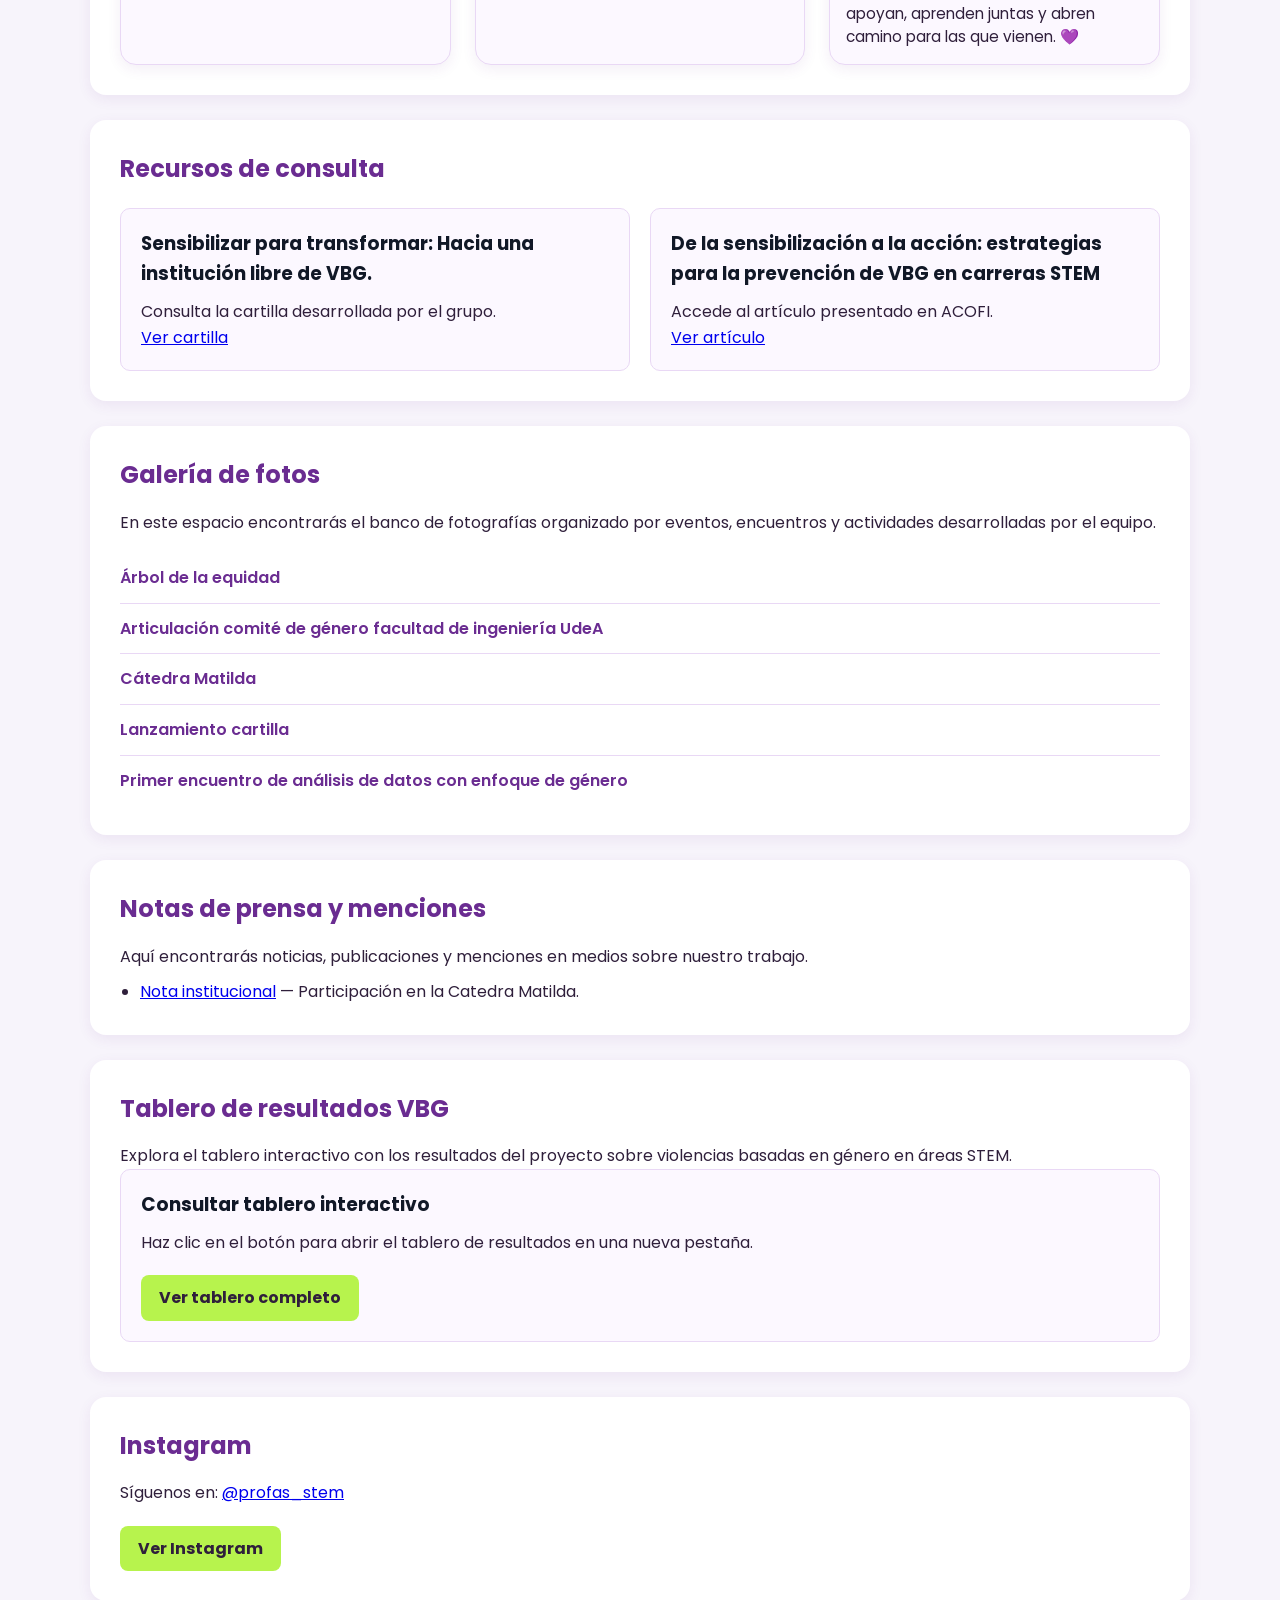
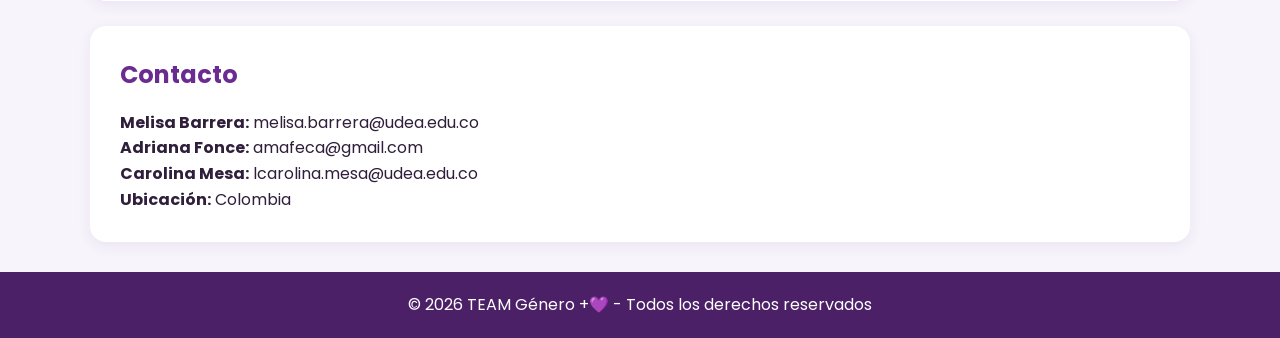
==== commit 2979de92: "Update index.html" ====
--- a/index.html
+++ b/index.html
@@ -279,7 +279,7 @@
     </div>
 
     <div class="miembro-card">
-      <img src="carolina.jpeg" alt="Carolina Mesa">
+      <img src="carolina-nueva.jpeg" alt="Carolina Mesa">
       <div class="miembro-info">
         <h3>Carolina Mesa</h3>
         <p>
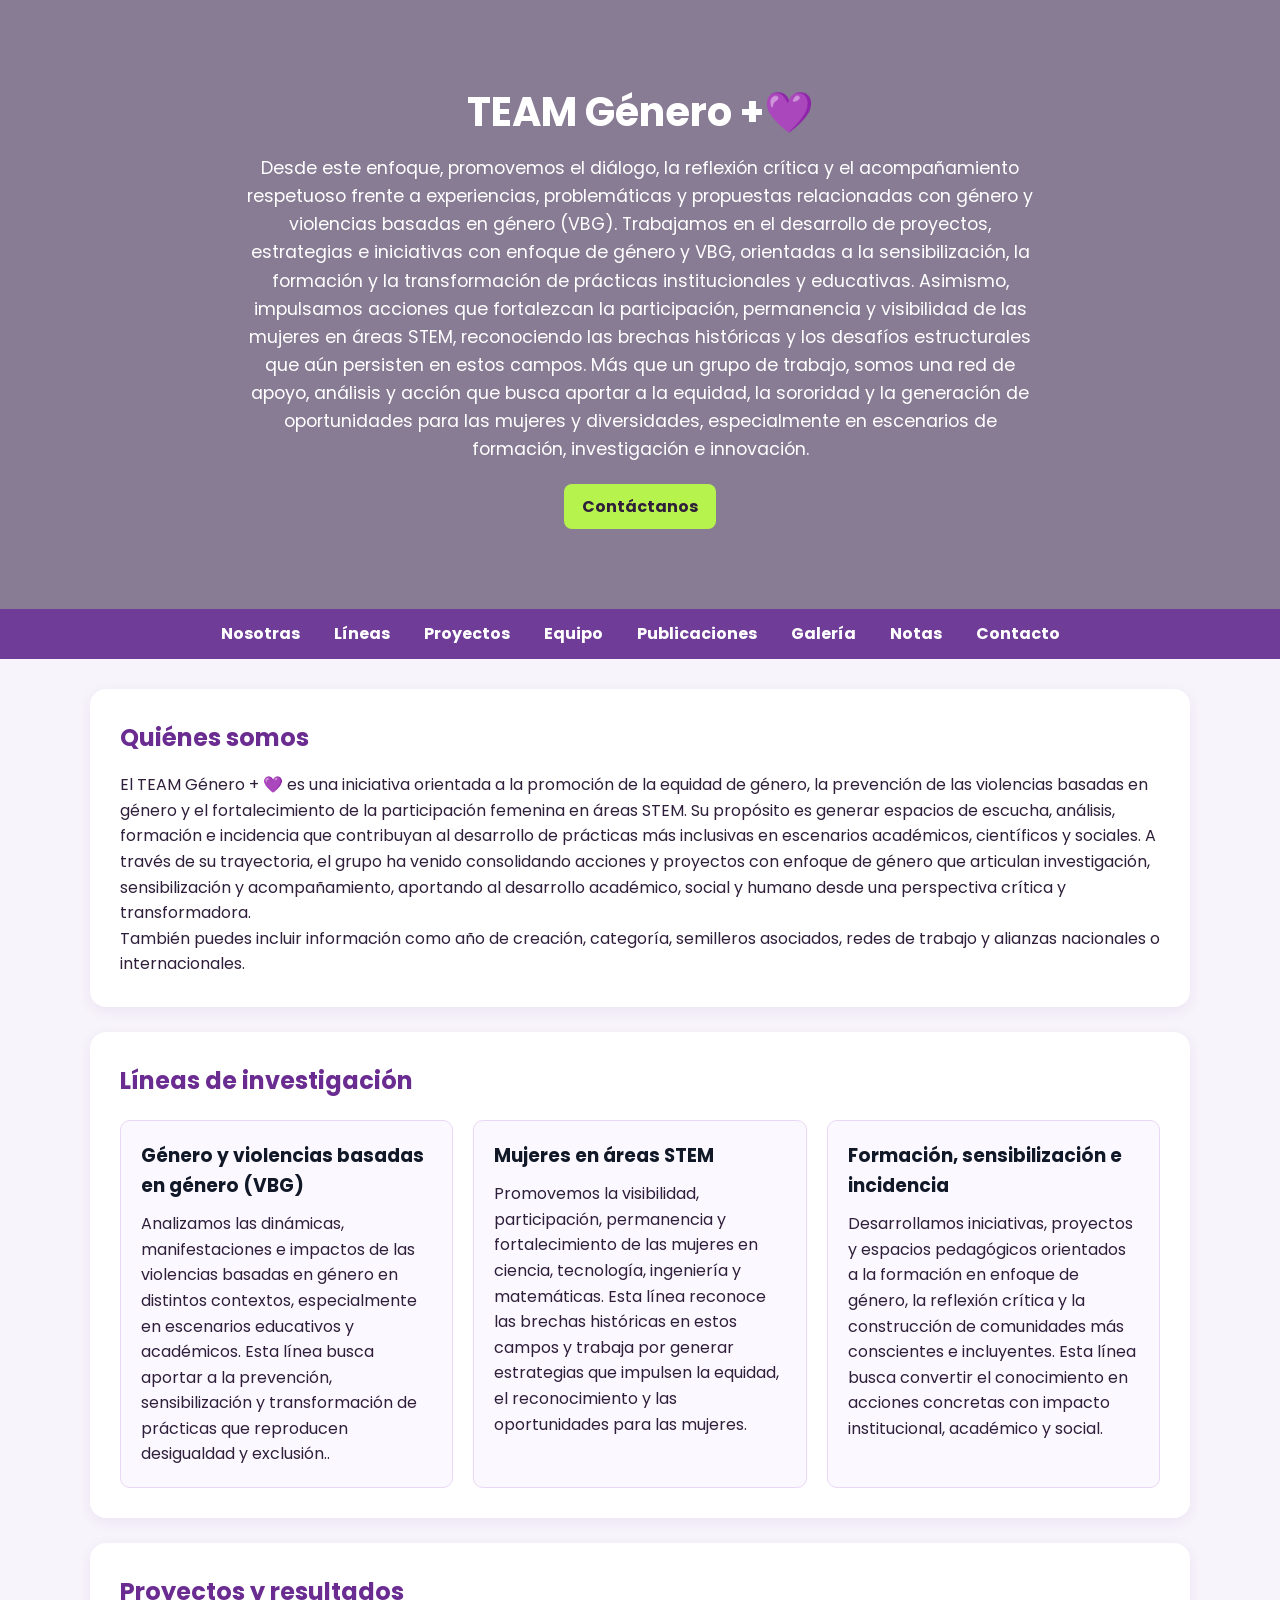
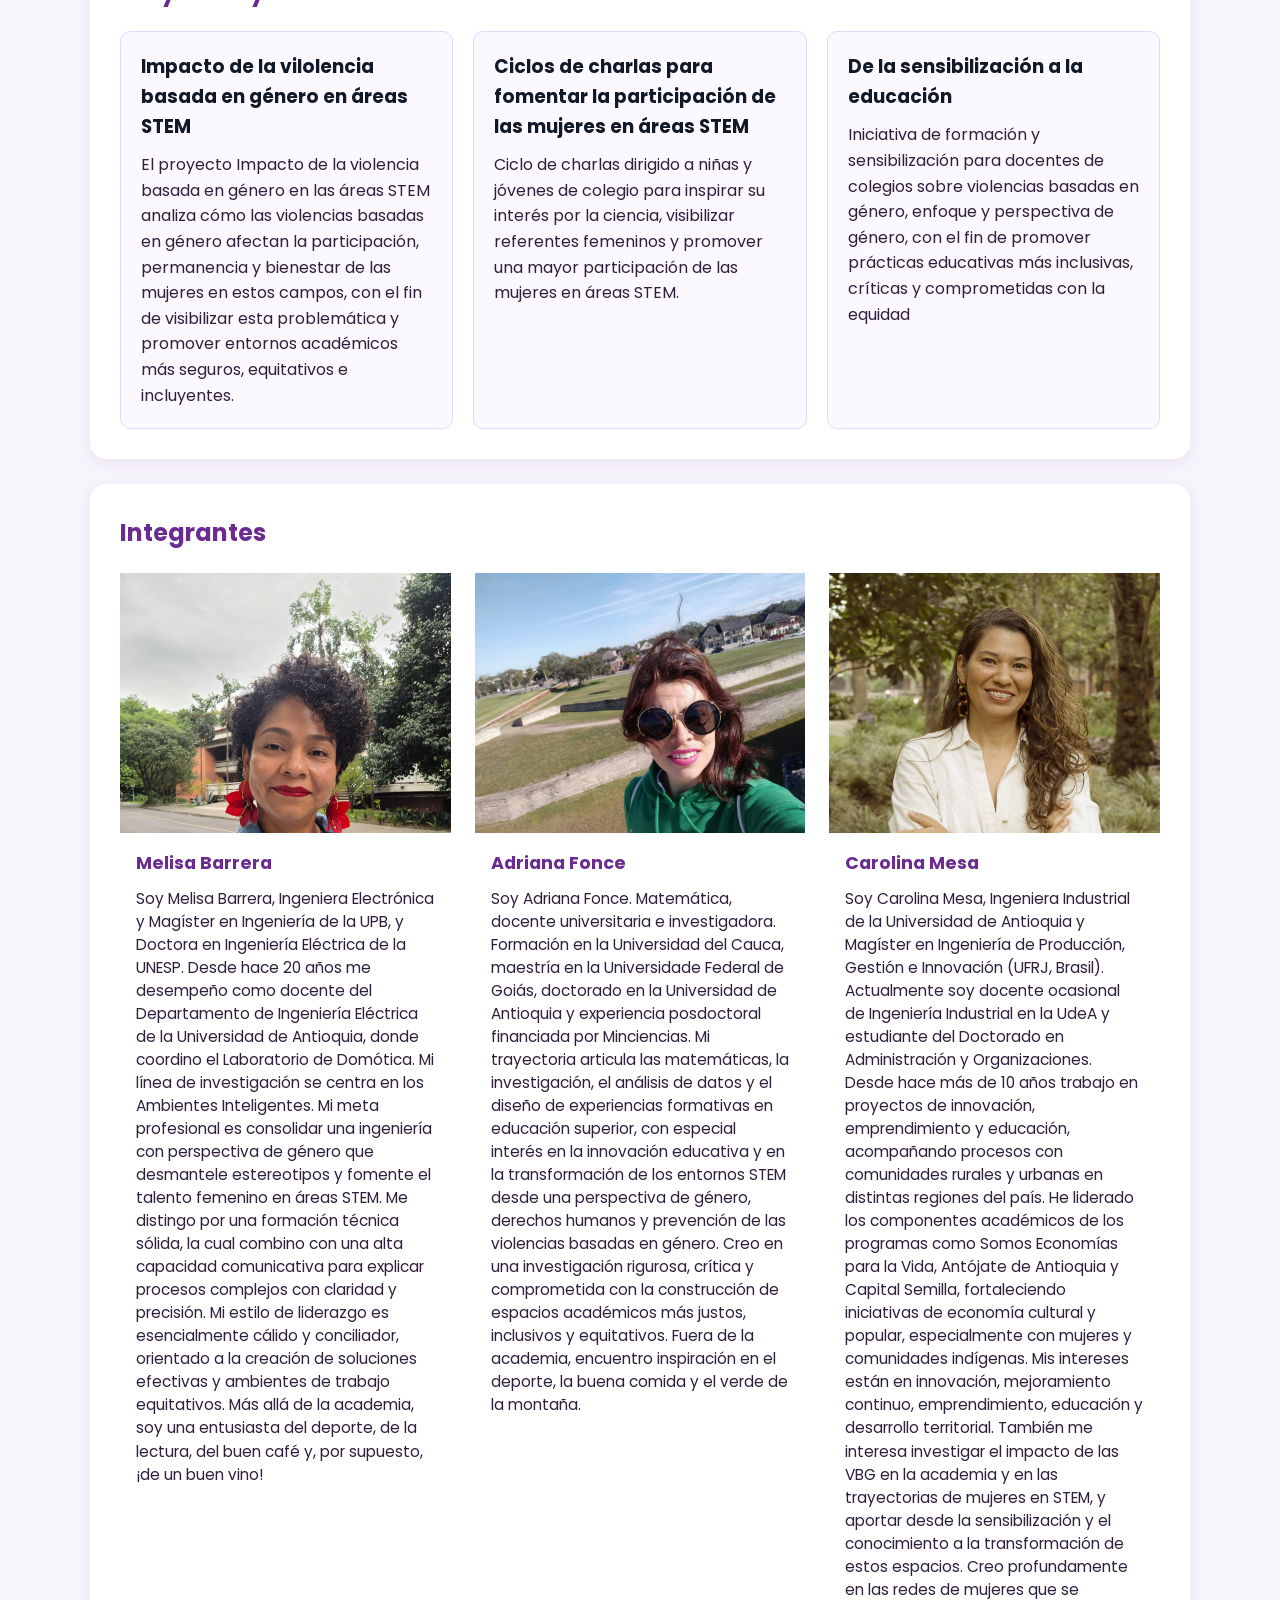
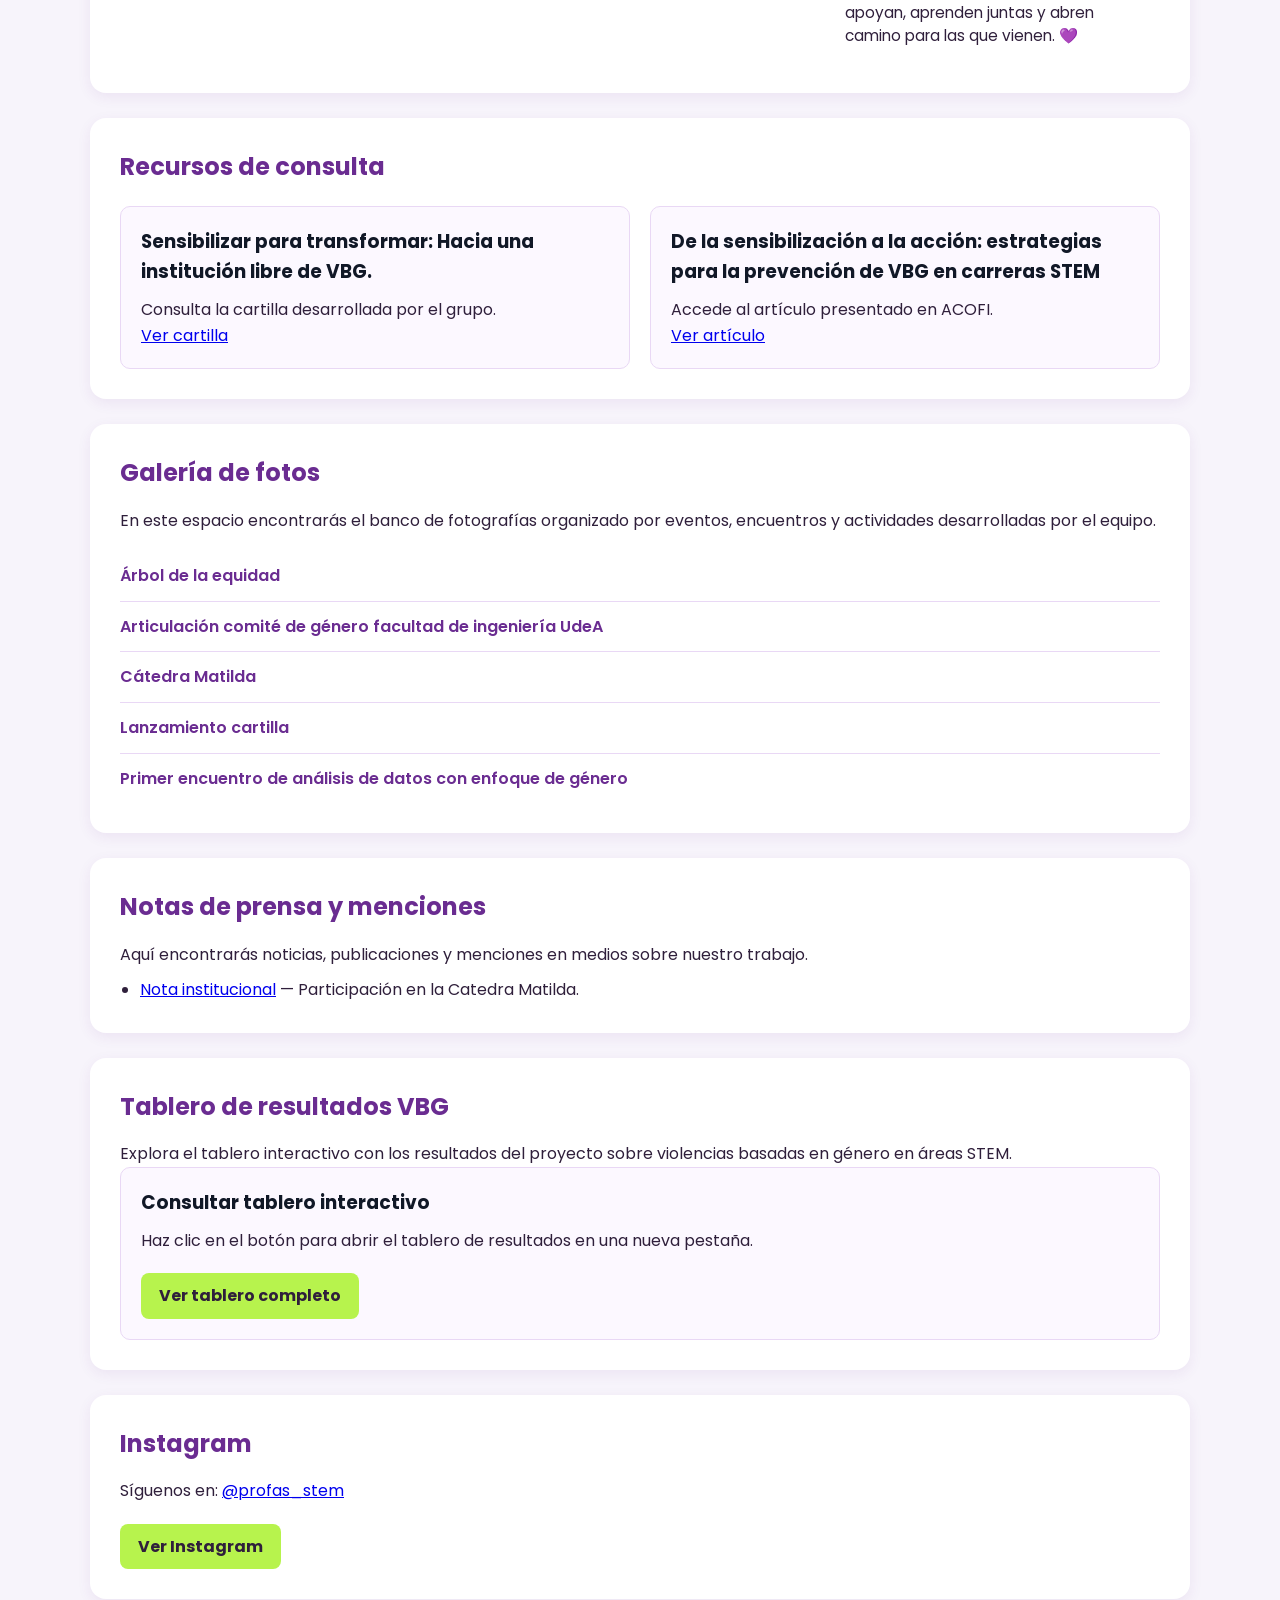
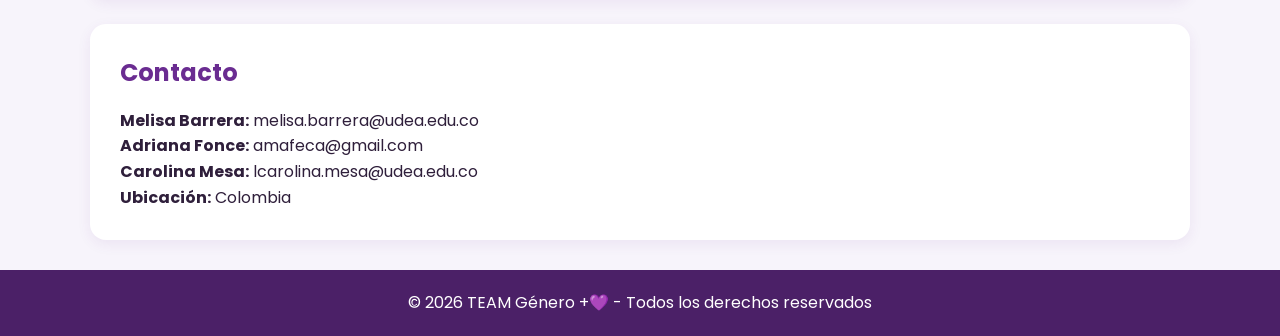
==== commit bf3ff617: "Update index.html" ====
--- a/index.html
+++ b/index.html
@@ -98,13 +98,13 @@
       margin-top: 20px;
     }
 
-    .miembro-card {
-      background: #fcf8ff;
-      border: 1px solid #e9d8f5;
-      border-radius: 16px;
-      overflow: hidden;
-      box-shadow: 0 4px 14px rgba(106, 44, 145, 0.08);
-      transition: transform 0.2s ease, box-shadow 0.2s ease;
+    .miembro-card img {
+  width: 100%;
+  height: 260px;
+  object-fit: cover;
+  object-position: center top;
+  display: block;
+  cursor: pointer;
 }
 
 .miembro-card:hover {
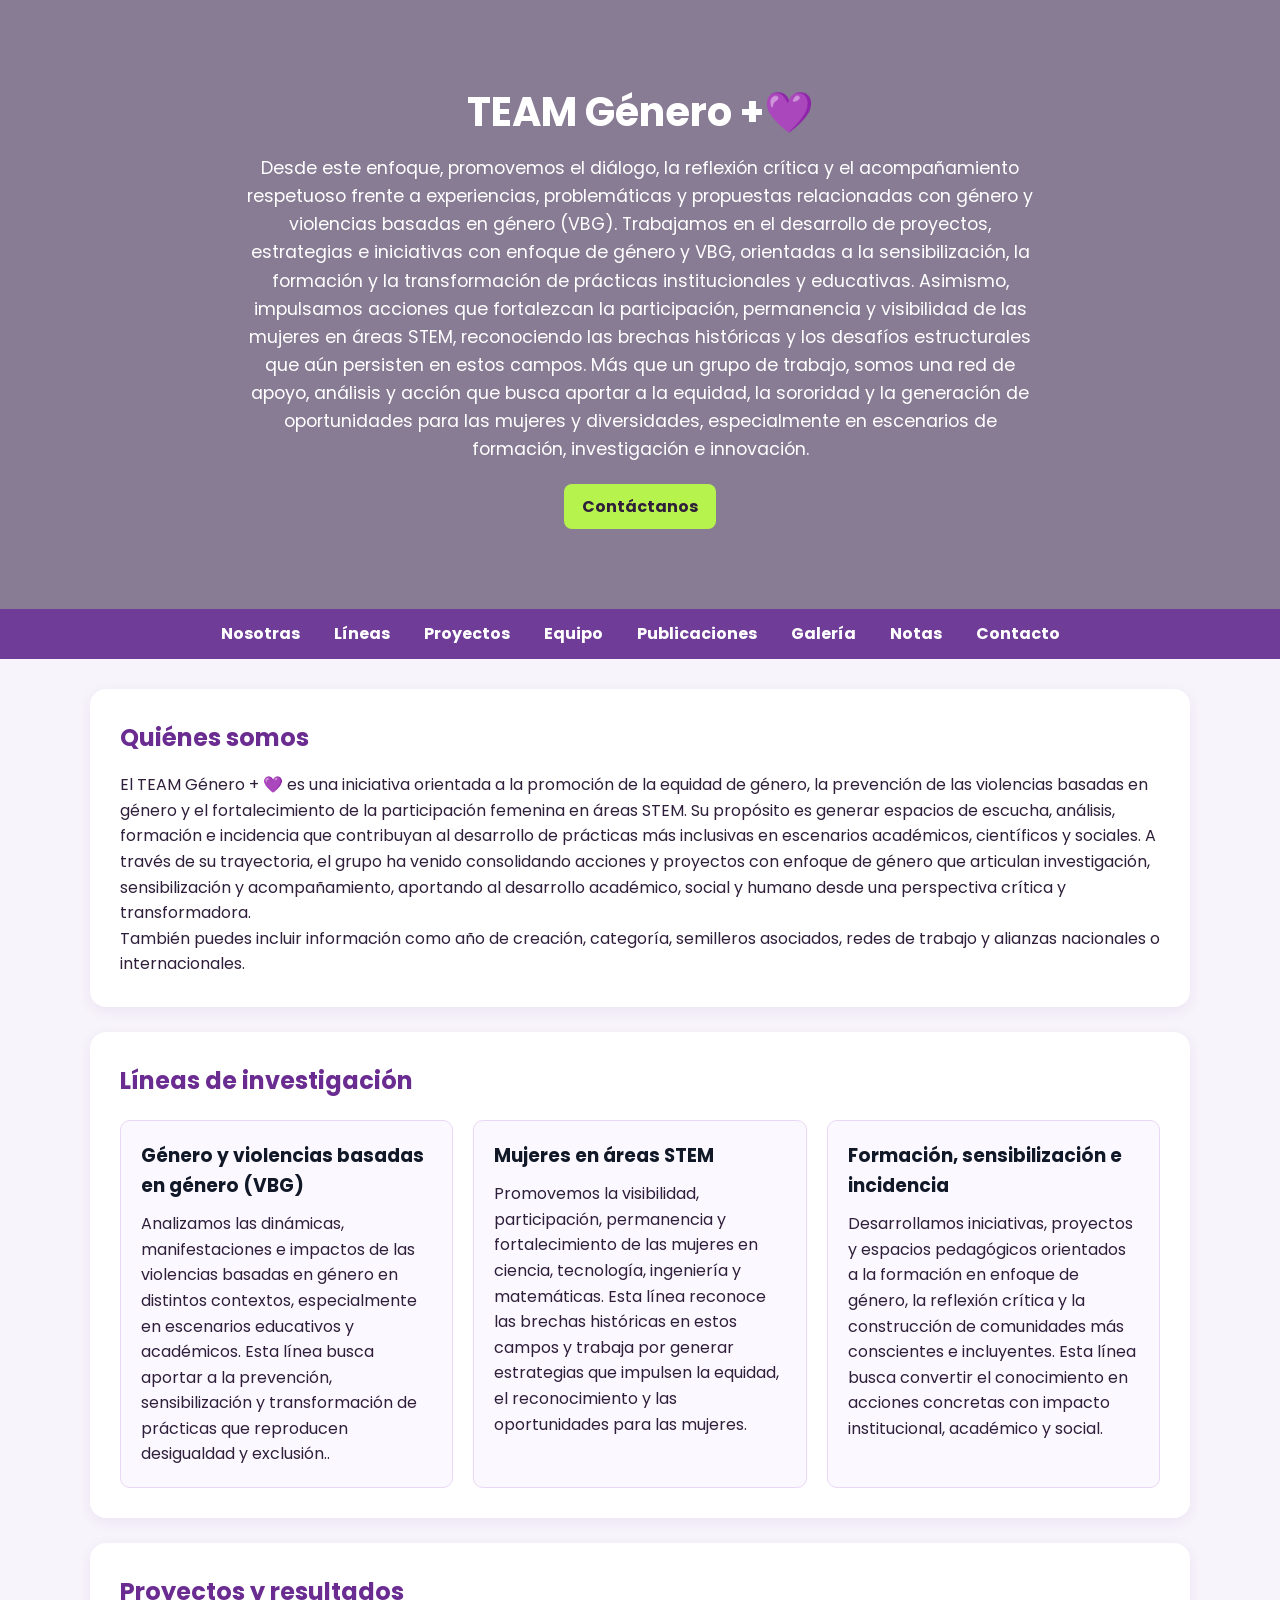
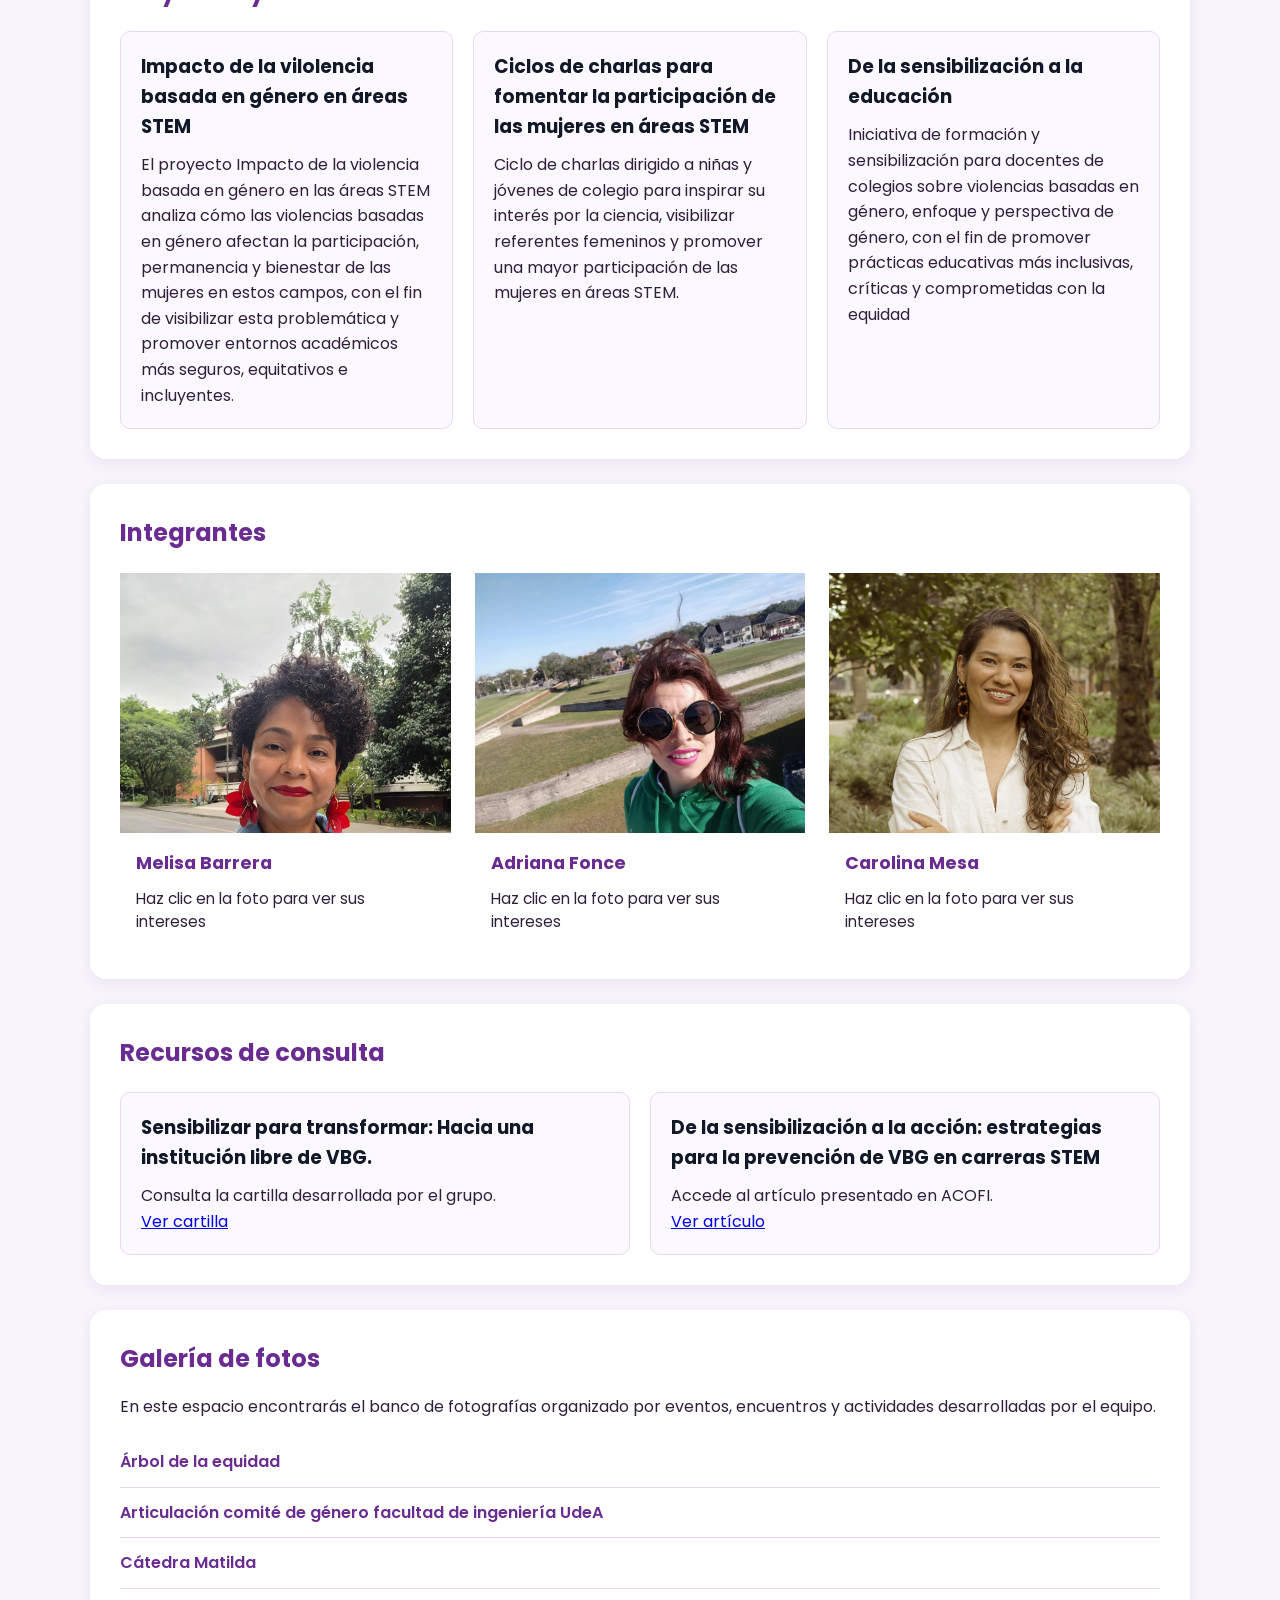
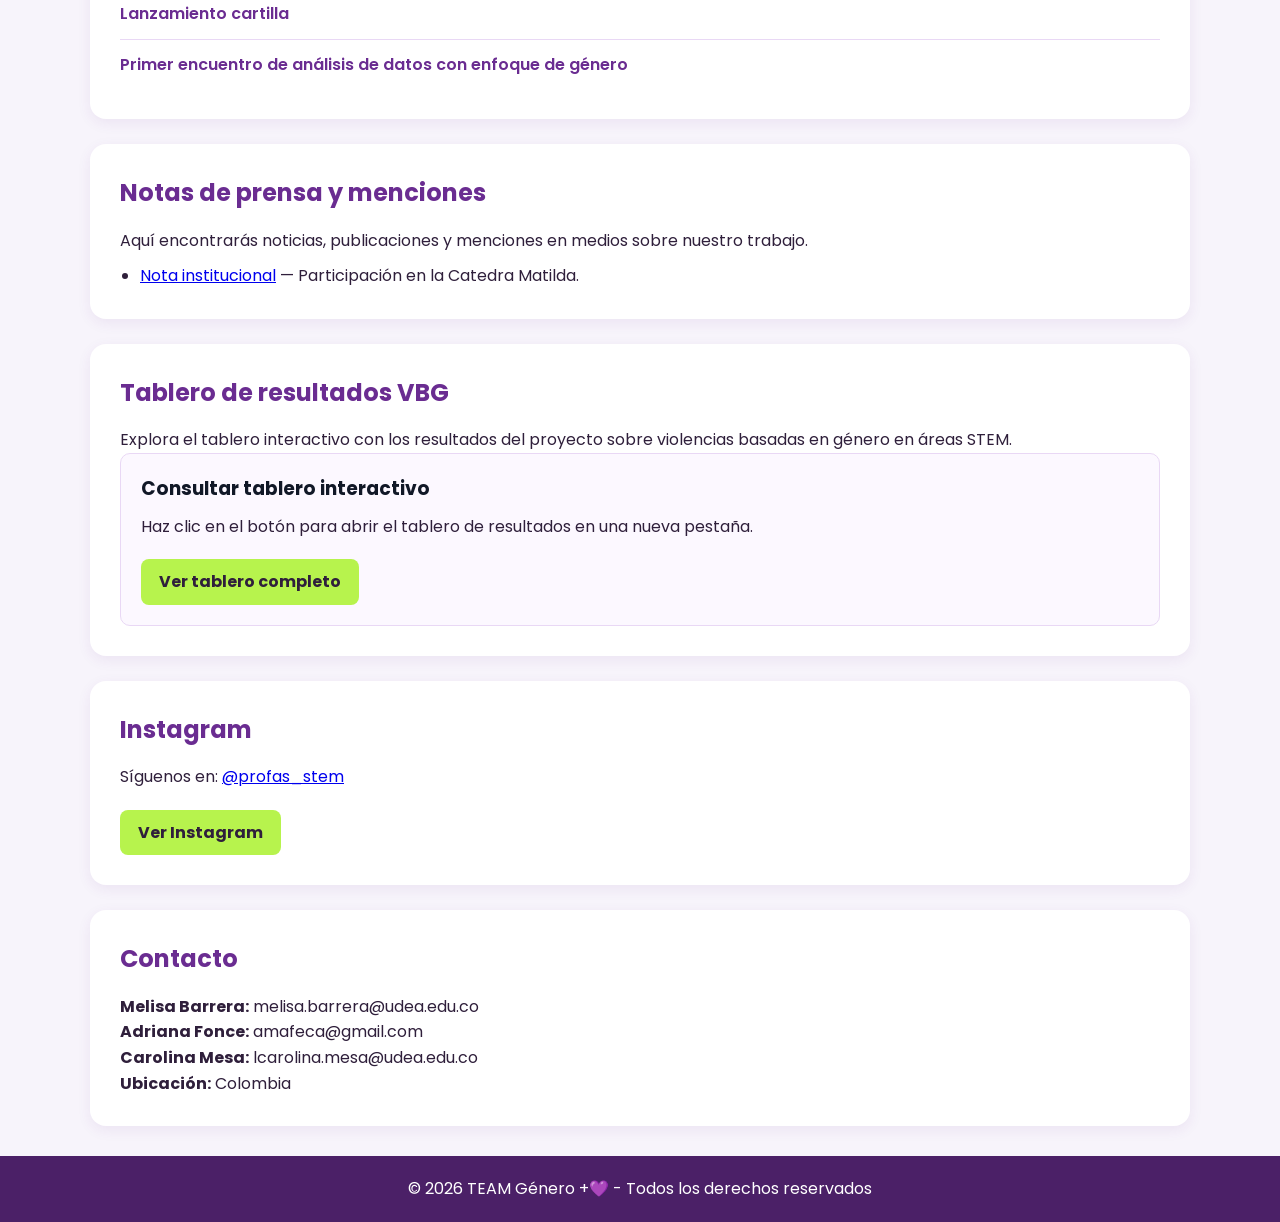
==== commit e92d6bff: "Update index.html" ====
--- a/index.html
+++ b/index.html
@@ -1,4 +1,4 @@
-  <!DOCTYPE html>
+    <!DOCTYPE html>
 <html lang="es">
 <head>
   <meta charset="UTF-8">
@@ -99,13 +99,31 @@
     }
 
     .miembro-card img {
-  width: 100%;
-  height: 260px;
-  object-fit: cover;
-  object-position: center top;
-  display: block;
-  cursor: pointer;
-}
+      width: 100%;
+      height: 260px;
+      object-fit: cover;
+      object-position: center top;
+      display: block;
+      cursor: pointer;
+    }
+
+    .indicacion {
+      color: #8a63a8;
+      font-size: 0.9rem;
+      margin-top: 6px;
+    }
+
+    .intereses {
+      display: none;
+      color: #2f1f3b;
+      font-size: 0.96rem;
+      margin-top: 12px;
+      line-height: 1.5;
+    }
+
+    .miembro-card.activa .intereses {
+      display: block;
+    }
 
 .miembro-card:hover {
   transform: translateY(-4px);
@@ -250,48 +268,55 @@
     </section>
 
     <section id="equipo">
-  <h2>Integrantes</h2>
-
-  <div class="equipo-grid">
-    <div class="miembro-card">
-      <img src="melisa.jpg" alt="Melisa Barrera">
-      <div class="miembro-info">
-        <h3>Melisa Barrera</h3>
-        <p>
-          Soy Melisa Barrera, Ingeniera Electrónica y Magíster en Ingeniería de la UPB, y Doctora en Ingeniería Eléctrica de la UNESP. Desde hace 20 años me desempeño como docente del Departamento de Ingeniería Eléctrica de la Universidad de Antioquia, donde coordino el Laboratorio de Domótica. Mi línea de investigación se centra en los Ambientes Inteligentes.
-          Mi meta profesional es consolidar una ingeniería con perspectiva de género que desmantele estereotipos y fomente el talento femenino en áreas STEM. Me distingo por una formación técnica sólida, la cual combino con una alta capacidad comunicativa para explicar procesos complejos con claridad y precisión. Mi estilo de liderazgo es esencialmente cálido y conciliador, orientado a la creación de soluciones efectivas y ambientes de trabajo equitativos.
-          Más allá de la academia, soy una entusiasta del deporte, de la lectura, del buen café y, por supuesto, ¡de un buen vino!
-        </p>
+      <h2>Integrantes</h2>
+
+      <div class="equipo-grid">
+        <div class="miembro-card">
+          <img src="melisa.jpg" alt="Melisa Barrera" onclick="toggleIntereses(this)">
+          <div class="miembro-info">
+            <h3>Melisa Barrera</h3>
+            <p class="indicacion">Haz clic en la foto para ver sus intereses</p>
+            <div class="intereses">
+              <p>
+                Sus intereses se centran en los ambientes inteligentes, la ingeniería con perspectiva de género,
+                la docencia universitaria y la promoción del talento femenino en áreas STEM. Además, disfruta
+                del deporte, la lectura, el buen café y un buen vino.
+              </p>
+            </div>
+          </div>
+        </div>
+
+        <div class="miembro-card">
+          <img src="adrianafonce.jpg" alt="Adriana Fonce" onclick="toggleIntereses(this)">
+          <div class="miembro-info">
+            <h3>Adriana Fonce</h3>
+            <p class="indicacion">Haz clic en la foto para ver sus intereses</p>
+            <div class="intereses">
+              <p>
+                Sus intereses incluyen las matemáticas, la investigación, el análisis de datos, la innovación educativa,
+                el enfoque de género, los derechos humanos, la prevención de las violencias basadas en género y la transformación
+                de los entornos STEM. También encuentra inspiración en el deporte, la buena comida y la montaña.
+              </p>
+            </div>
+          </div>
+        </div>
+
+        <div class="miembro-card">
+          <img src="carolina-nueva.jpeg" alt="Carolina Mesa" onclick="toggleIntereses(this)">
+          <div class="miembro-info">
+            <h3>Carolina Mesa</h3>
+            <p class="indicacion">Haz clic en la foto para ver sus intereses</p>
+            <div class="intereses">
+              <p>
+                Sus intereses están en innovación, mejoramiento continuo, emprendimiento, educación, desarrollo territorial
+                e investigación sobre el impacto de las VBG en la academia y en las trayectorias de mujeres en STEM.
+                Cree profundamente en las redes de mujeres que se apoyan, aprenden juntas y abren camino para las que vienen.
+              </p>
+            </div>
+          </div>
+        </div>
       </div>
-    </div>
-
-    <div class="miembro-card">
-      <img src="adrianafonce.jpg" alt="Adriana Fonce">
-      <div class="miembro-info">
-        <h3>Adriana Fonce</h3>
-        <p>
-          Soy Adriana Fonce. Matemática, docente universitaria e investigadora. Formación en la Universidad del Cauca, maestría en la Universidade Federal de Goiás, doctorado en la Universidad de Antioquia y experiencia posdoctoral financiada por Minciencias.
-          Mi trayectoria articula las matemáticas, la investigación, el análisis de datos y el diseño de experiencias formativas en educación superior, con especial interés en la innovación educativa y en la transformación de los entornos STEM desde una perspectiva de género, derechos humanos y prevención de las violencias basadas en género.
-          Creo en una investigación rigurosa, crítica y comprometida con la construcción de espacios académicos más justos, inclusivos y equitativos.
-          Fuera de la academia, encuentro inspiración en el deporte, la buena comida y el verde de la montaña.
-        </p>
-      </div>
-    </div>
-
-    <div class="miembro-card">
-      <img src="carolina-nueva.jpeg" alt="Carolina Mesa">
-      <div class="miembro-info">
-        <h3>Carolina Mesa</h3>
-        <p>
-          Soy Carolina Mesa, Ingeniera Industrial de la Universidad de Antioquia y Magíster en Ingeniería de Producción, Gestión e Innovación (UFRJ, Brasil). Actualmente soy docente ocasional de Ingeniería Industrial en la UdeA y estudiante del Doctorado en Administración y Organizaciones.
-          Desde hace más de 10 años trabajo en proyectos de innovación, emprendimiento y educación, acompañando procesos con comunidades rurales y urbanas en distintas regiones del país. He liderado los componentes académicos de los programas como Somos Economías para la Vida, Antójate de Antioquia y Capital Semilla, fortaleciendo iniciativas de economía cultural y popular, especialmente con mujeres y comunidades indígenas.
-          Mis intereses están en innovación, mejoramiento continuo, emprendimiento, educación y desarrollo territorial. También me interesa investigar el impacto de las VBG en la academia y en las trayectorias de mujeres en STEM, y aportar desde la sensibilización y el conocimiento a la transformación de estos espacios.
-          Creo profundamente en las redes de mujeres que se apoyan, aprenden juntas y abren camino para las que vienen. 💜
-        </p>
-      </div>
-    </div>
-  </div>
-</section>
+    </section>
 
     <section id="recursos">
       <h2>Recursos de consulta</h2>
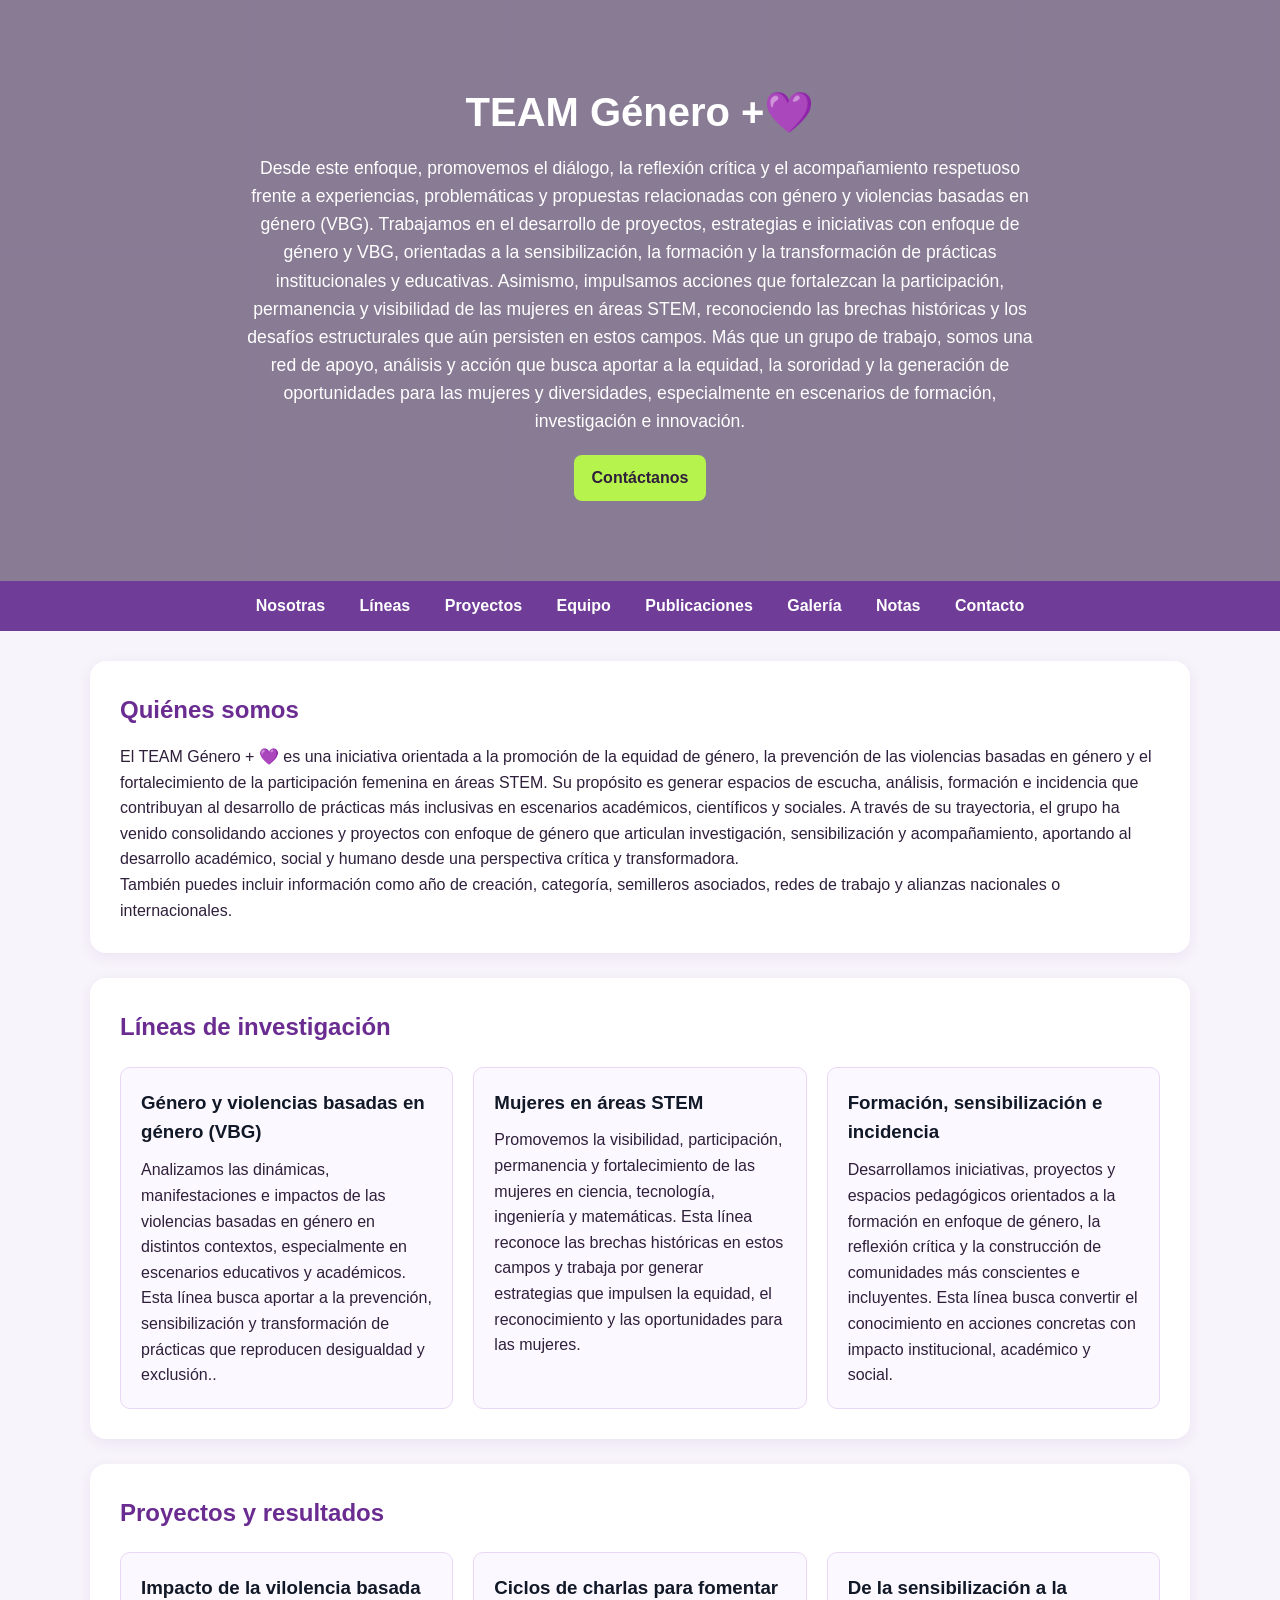
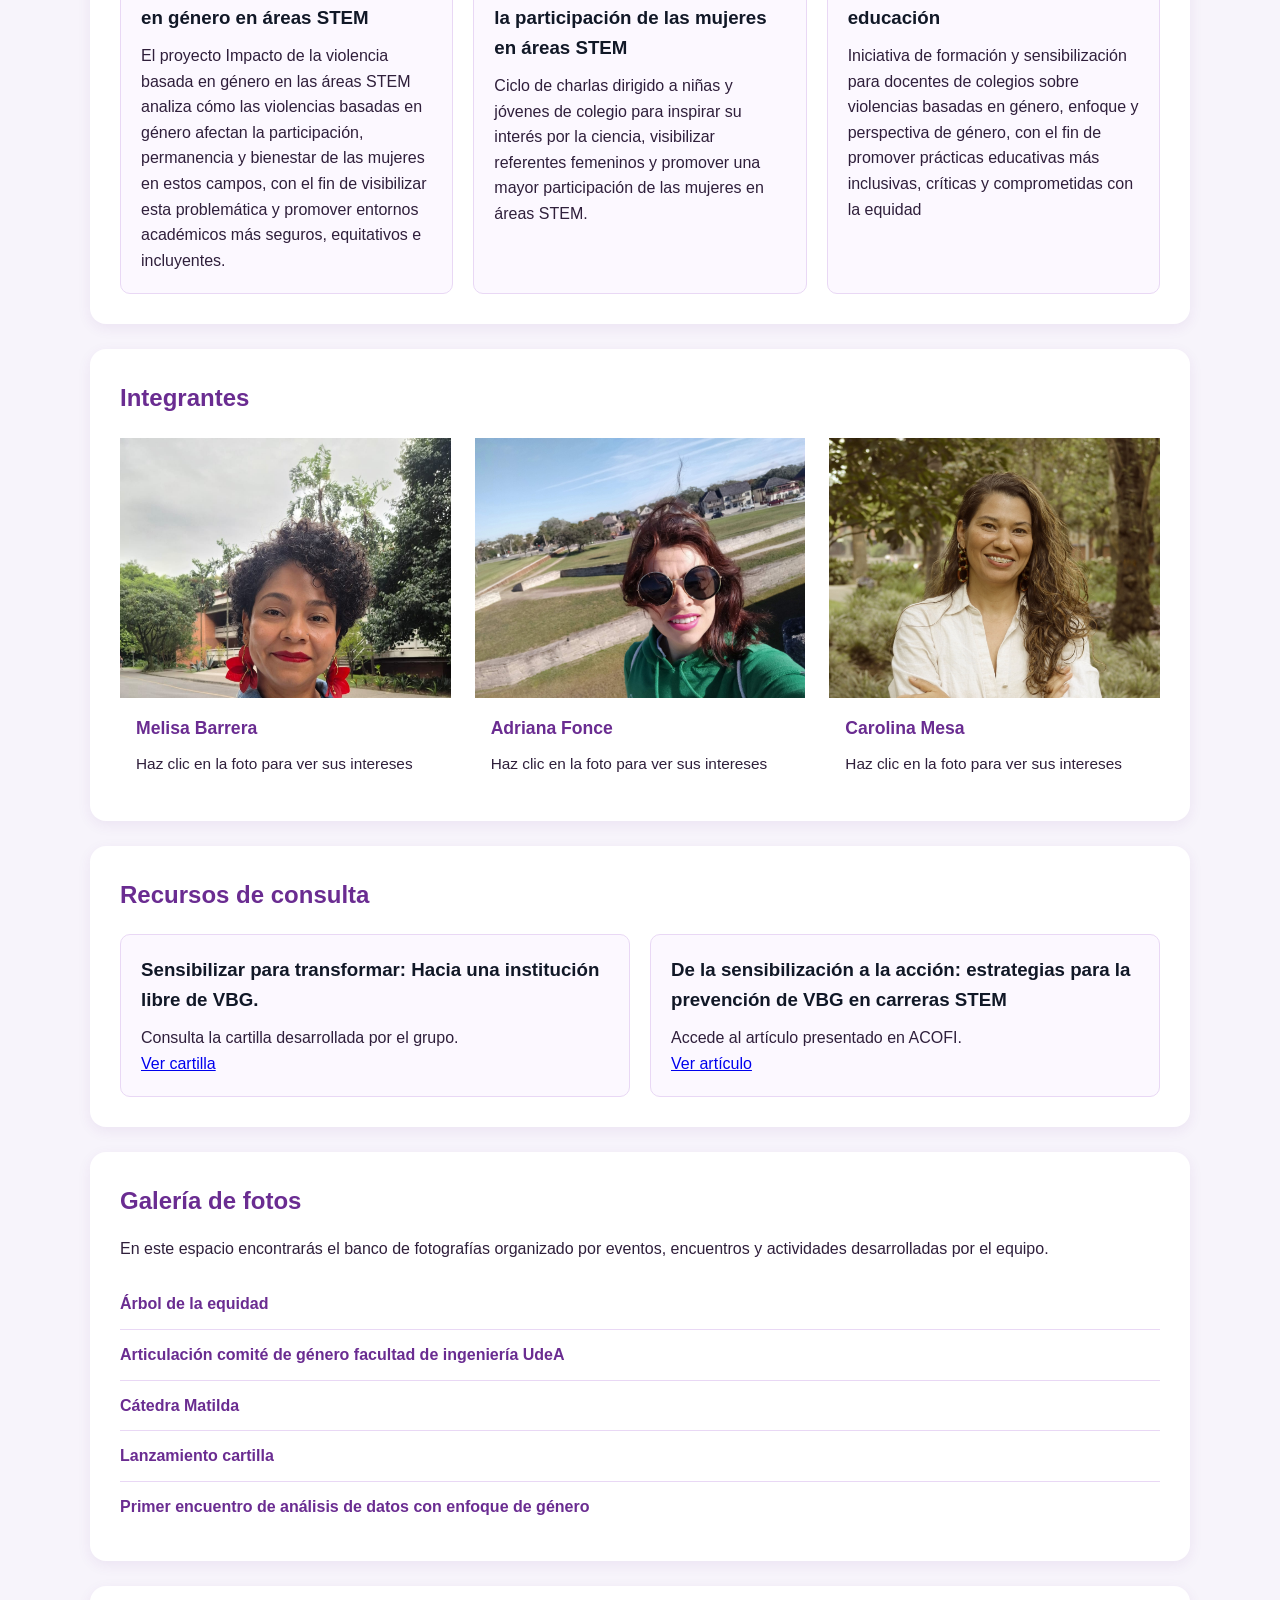
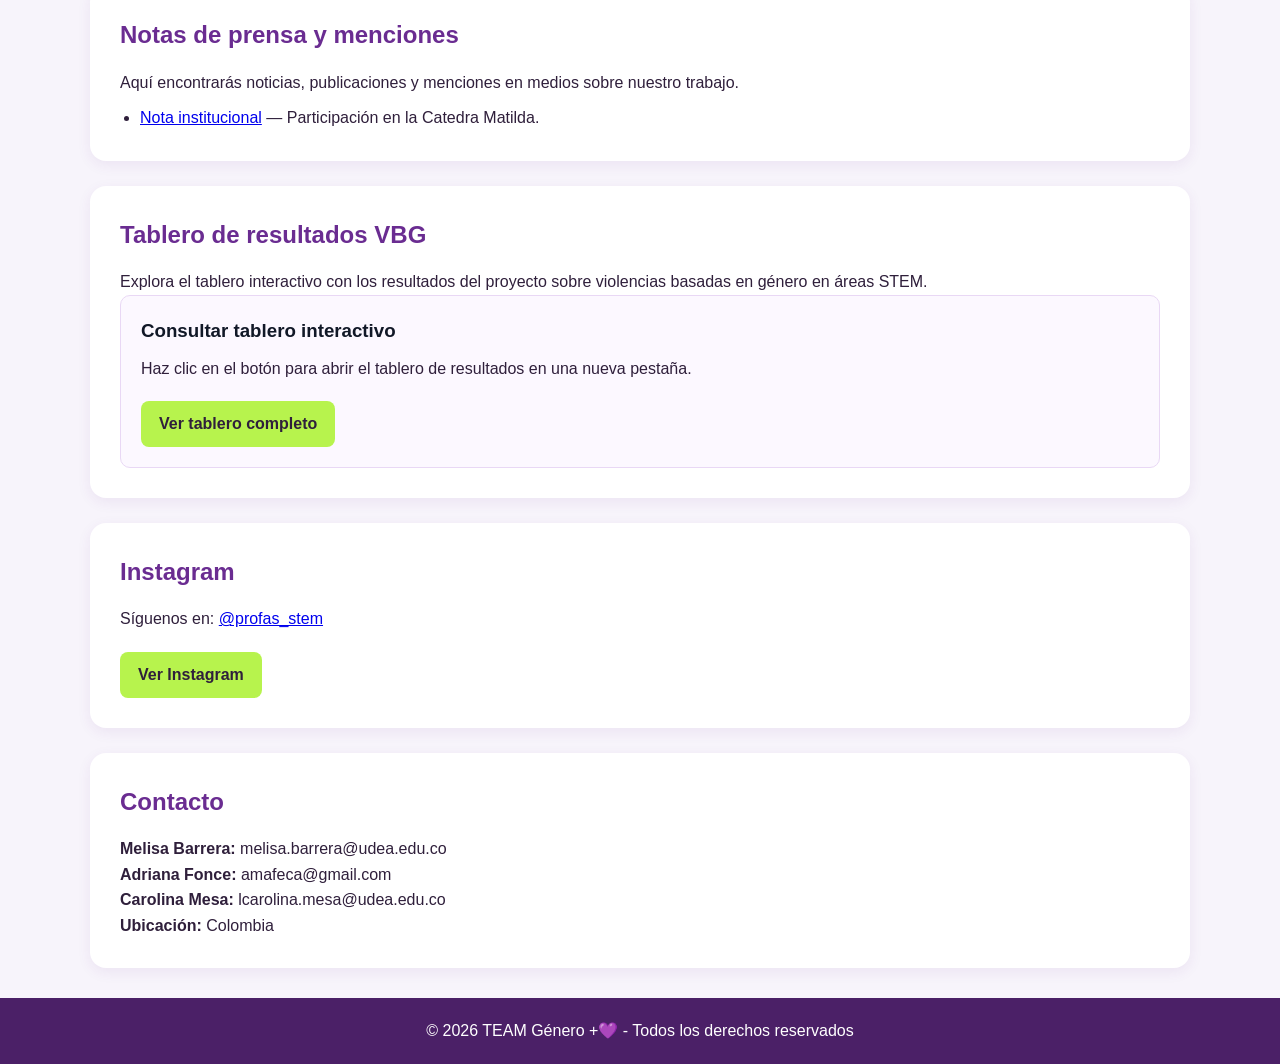
==== commit d2828ee4: "Harden static site: CSP, referrer policy, rel=noopener, no inline JS Co-Authored-By: Devin AI <15824" ====
--- a/index.html
+++ b/index.html
@@ -1,8 +1,10 @@
-    <!DOCTYPE html>
+<!DOCTYPE html>
 <html lang="es">
 <head>
   <meta charset="UTF-8">
   <meta name="viewport" content="width=device-width, initial-scale=1.0">
+  <meta http-equiv="Content-Security-Policy" content="default-src 'self'; script-src 'self'; style-src 'self' 'unsafe-inline' https://fonts.googleapis.com; font-src https://fonts.gstatic.com; img-src 'self' data:; frame-ancestors 'none'; base-uri 'none'; form-action 'none'">
+  <meta name="referrer" content="strict-origin-when-cross-origin">
   <title>Grupo de Investigación</title>
   <link href="https://fonts.googleapis.com/css2?family=Poppins:wght@300;400;600;700&display=swap" rel="stylesheet">
   <style>
@@ -98,54 +100,13 @@
       margin-top: 20px;
     }
 
-    .miembro-card img {
-      width: 100%;
-      height: 260px;
-      object-fit: cover;
-      object-position: center top;
-      display: block;
-      cursor: pointer;
-    }
-
-    .indicacion {
-      color: #8a63a8;
-      font-size: 0.9rem;
-      margin-top: 6px;
-    }
-
-    .intereses {
-      display: none;
-      color: #2f1f3b;
-      font-size: 0.96rem;
-      margin-top: 12px;
-      line-height: 1.5;
-    }
-
-    .miembro-card.activa .intereses {
-      display: block;
-    }
-
-.miembro-card:hover {
-  transform: translateY(-4px);
-  box-shadow: 0 8px 20px rgba(106, 44, 145, 0.15);
-}
-
-.miembro-card img {
+   .miembro-card img {
   width: 100%;
   height: 260px;
   object-fit: cover;
   object-position: center top;
   display: block;
-}
-
-.miembro-info {
-  padding: 16px;
-}
-
-.miembro-info h3 {
-  color: #6a2c91;
-  margin-bottom: 10px;
-  font-size: 1.1rem;
+  cursor: pointer;
 }
 
 .miembro-info p {
@@ -153,6 +114,39 @@
   font-size: 0.96rem;
   margin: 0;
   line-height: 1.5;
+}
+
+.indicacion {
+  color: #8a63a8;
+  font-size: 0.9rem;
+  margin-top: 6px;
+}
+
+.intereses {
+  display: none;
+  color: #2f1f3b;
+  font-size: 0.96rem;
+  margin-top: 12px;
+  line-height: 1.5;
+}
+
+.miembro-card.activa .intereses {
+  display: block;
+}
+
+.miembro-card:hover {
+  transform: translateY(-4px);
+  box-shadow: 0 8px 20px rgba(106, 44, 145, 0.15);
+}
+
+.miembro-info {
+  padding: 16px;
+}
+
+.miembro-info h3 {
+  color: #6a2c91;
+  margin-bottom: 10px;
+  font-size: 1.1rem;
 }
 
     .tablero-embed {
@@ -272,7 +266,7 @@
 
       <div class="equipo-grid">
         <div class="miembro-card">
-          <img src="melisa.jpg" alt="Melisa Barrera" onclick="toggleIntereses(this)">
+          <img src="melisa.jpg" alt="Melisa Barrera">
           <div class="miembro-info">
             <h3>Melisa Barrera</h3>
             <p class="indicacion">Haz clic en la foto para ver sus intereses</p>
@@ -287,7 +281,7 @@
         </div>
 
         <div class="miembro-card">
-          <img src="adrianafonce.jpg" alt="Adriana Fonce" onclick="toggleIntereses(this)">
+          <img src="adrianafonce.jpg" alt="Adriana Fonce">
           <div class="miembro-info">
             <h3>Adriana Fonce</h3>
             <p class="indicacion">Haz clic en la foto para ver sus intereses</p>
@@ -302,7 +296,7 @@
         </div>
 
         <div class="miembro-card">
-          <img src="carolina-nueva.jpeg" alt="Carolina Mesa" onclick="toggleIntereses(this)">
+          <img src="carolina-nueva.jpeg" alt="Carolina Mesa">
           <div class="miembro-info">
             <h3>Carolina Mesa</h3>
             <p class="indicacion">Haz clic en la foto para ver sus intereses</p>
@@ -325,13 +319,13 @@
           <h3>Sensibilizar para transformar: 
             Hacia una institución libre de VBG.</h3>
           <p>Consulta la cartilla desarrollada por el grupo.</p>
-          <a href="https://udeaeduco-my.sharepoint.com/:b:/g/personal/powerskills_ing_udea_edu_co/EVZf-4N5P4VCndpZpocXpfcB0Fus5a0K229qV_hEHYC7tA?e=ql9aEF" target="_blank">Ver cartilla</a>
+          <a href="https://udeaeduco-my.sharepoint.com/:b:/g/personal/powerskills_ing_udea_edu_co/EVZf-4N5P4VCndpZpocXpfcB0Fus5a0K229qV_hEHYC7tA?e=ql9aEF" target="_blank" rel="noopener noreferrer">Ver cartilla</a>
         </div>
       
         <div class="card">
           <h3>De la sensibilización a la acción: estrategias para la prevención de VBG en carreras STEM</h3>
           <p>Accede al artículo presentado en ACOFI.</p>
-          <a href="https://acofipapers.org/index.php/eiei/article/view/4572/2912" target="_blank">Ver artículo</a>
+          <a href="https://acofipapers.org/index.php/eiei/article/view/4572/2912" target="_blank" rel="noopener noreferrer">Ver artículo</a>
         </div>
       </div>
     </section>
@@ -370,7 +364,7 @@
 
       <ul class="lista-noticias">
         <li>
-          <a href="https://www.udea.edu.co/wps/portal/udea/web/generales/interna/Unidades+Acad%21c3%21a9micas/Ingenier%21c3%21ada/asContenidos/listado-noticia/mujeres-stem-armas-destruccion-matematica?utm_source=brevo&utm_campaign=Boletn%20Electrnico%20Ingeniemos%20%20ED%20865&utm_medium=email&utm_id=986" target="_blank">Nota institucional</a>
+          <a href="https://www.udea.edu.co/wps/portal/udea/web/generales/interna/Unidades+Acad%21c3%21a9micas/Ingenier%21c3%21ada/asContenidos/listado-noticia/mujeres-stem-armas-destruccion-matematica?utm_source=brevo&utm_campaign=Boletn%20Electrnico%20Ingeniemos%20%20ED%20865&utm_medium=email&utm_id=986" target="_blank" rel="noopener noreferrer">Nota institucional</a>
           <span> — Participación en la Catedra Matilda.</span>
         </li>
       </ul>
@@ -402,12 +396,12 @@
       <h2>Instagram</h2>
       <p>
         Síguenos en:
-        <a href="https://www.instagram.com/profas_stem/" target="_blank" rel="noopener">
+        <a href="https://www.instagram.com/profas_stem/" target="_blank" rel="noopener noreferrer">
           @profas_stem
         </a>
       </p>
 
-      <a class="btn" href="https://www.instagram.com/profas_stem/" target="_blank" rel="noopener">
+      <a class="btn" href="https://www.instagram.com/profas_stem/" target="_blank" rel="noopener noreferrer">
         Ver Instagram
       </a>
     </section>
@@ -428,6 +422,6 @@
   <footer>
     <p>© 2026 TEAM Género +💜 - Todos los derechos reservados</p>
   </footer>
-
+<script src="app.js"></script>
 </body>
 </html>
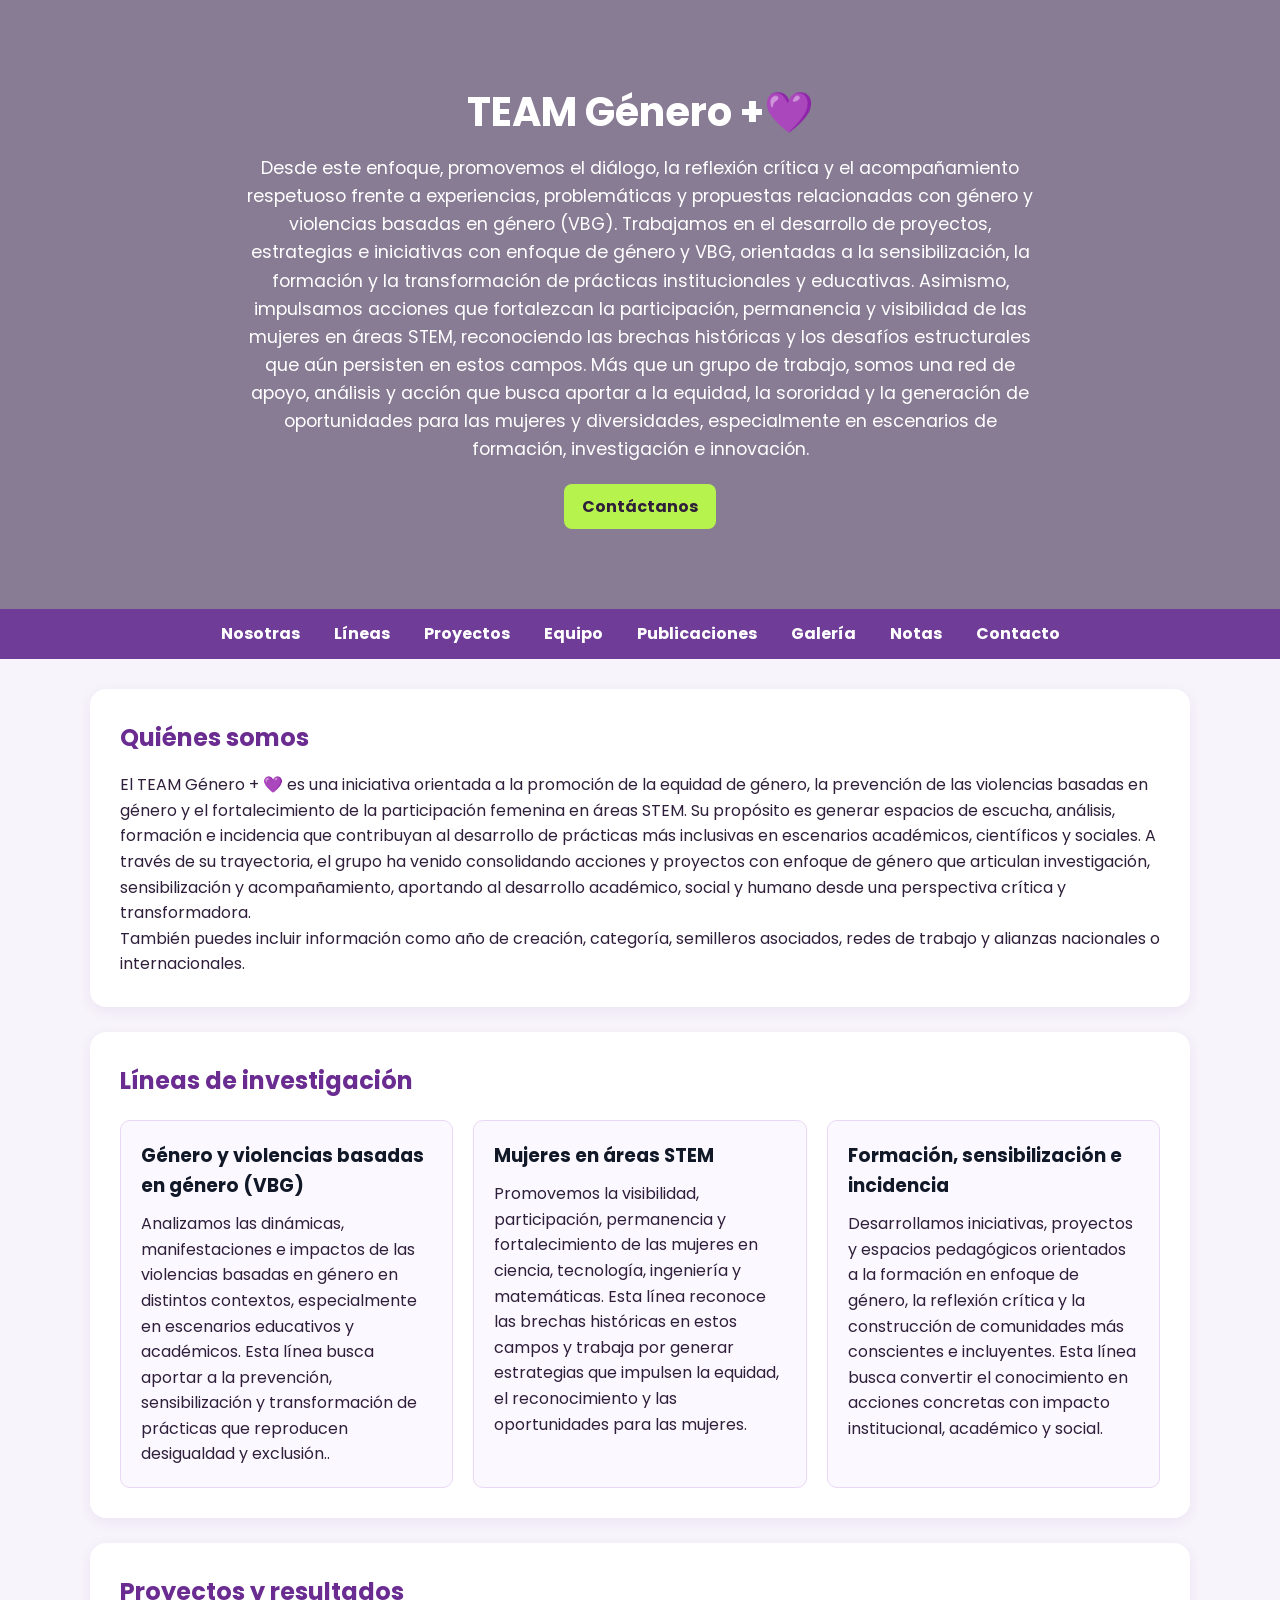
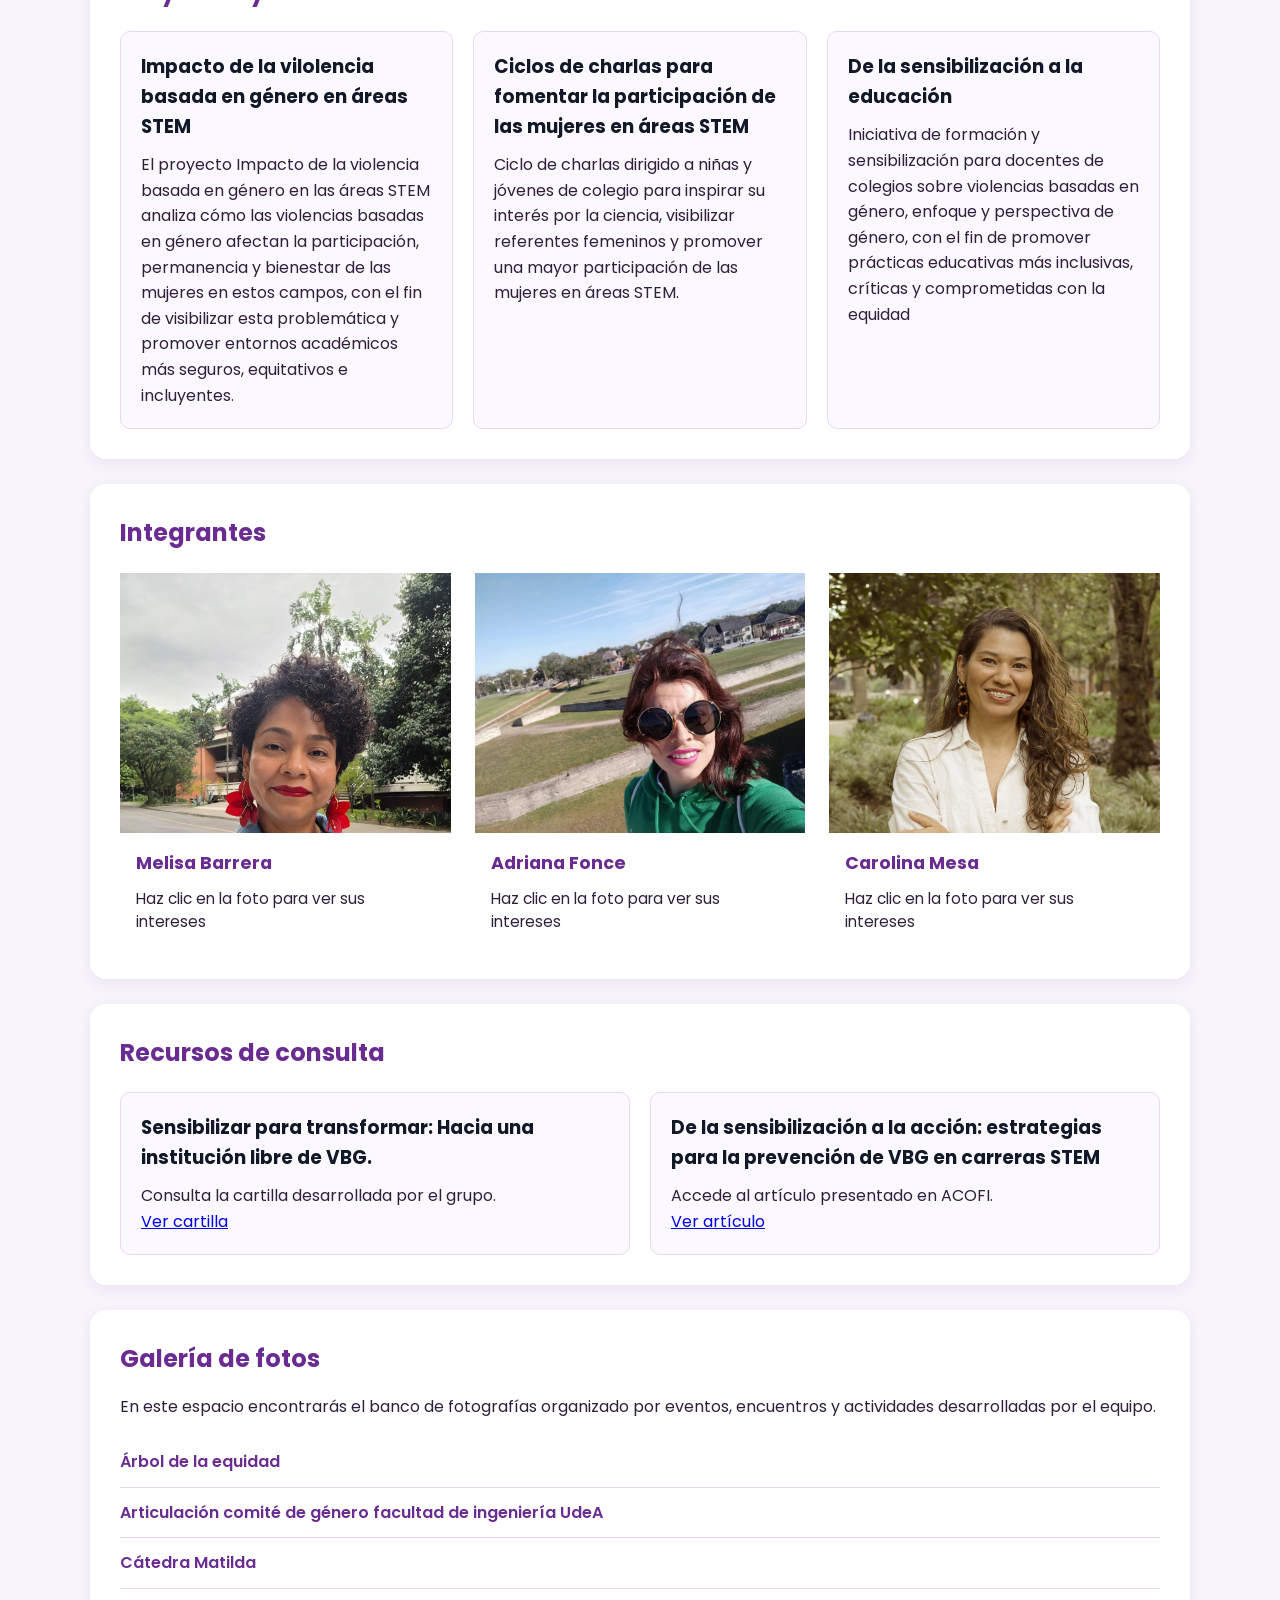
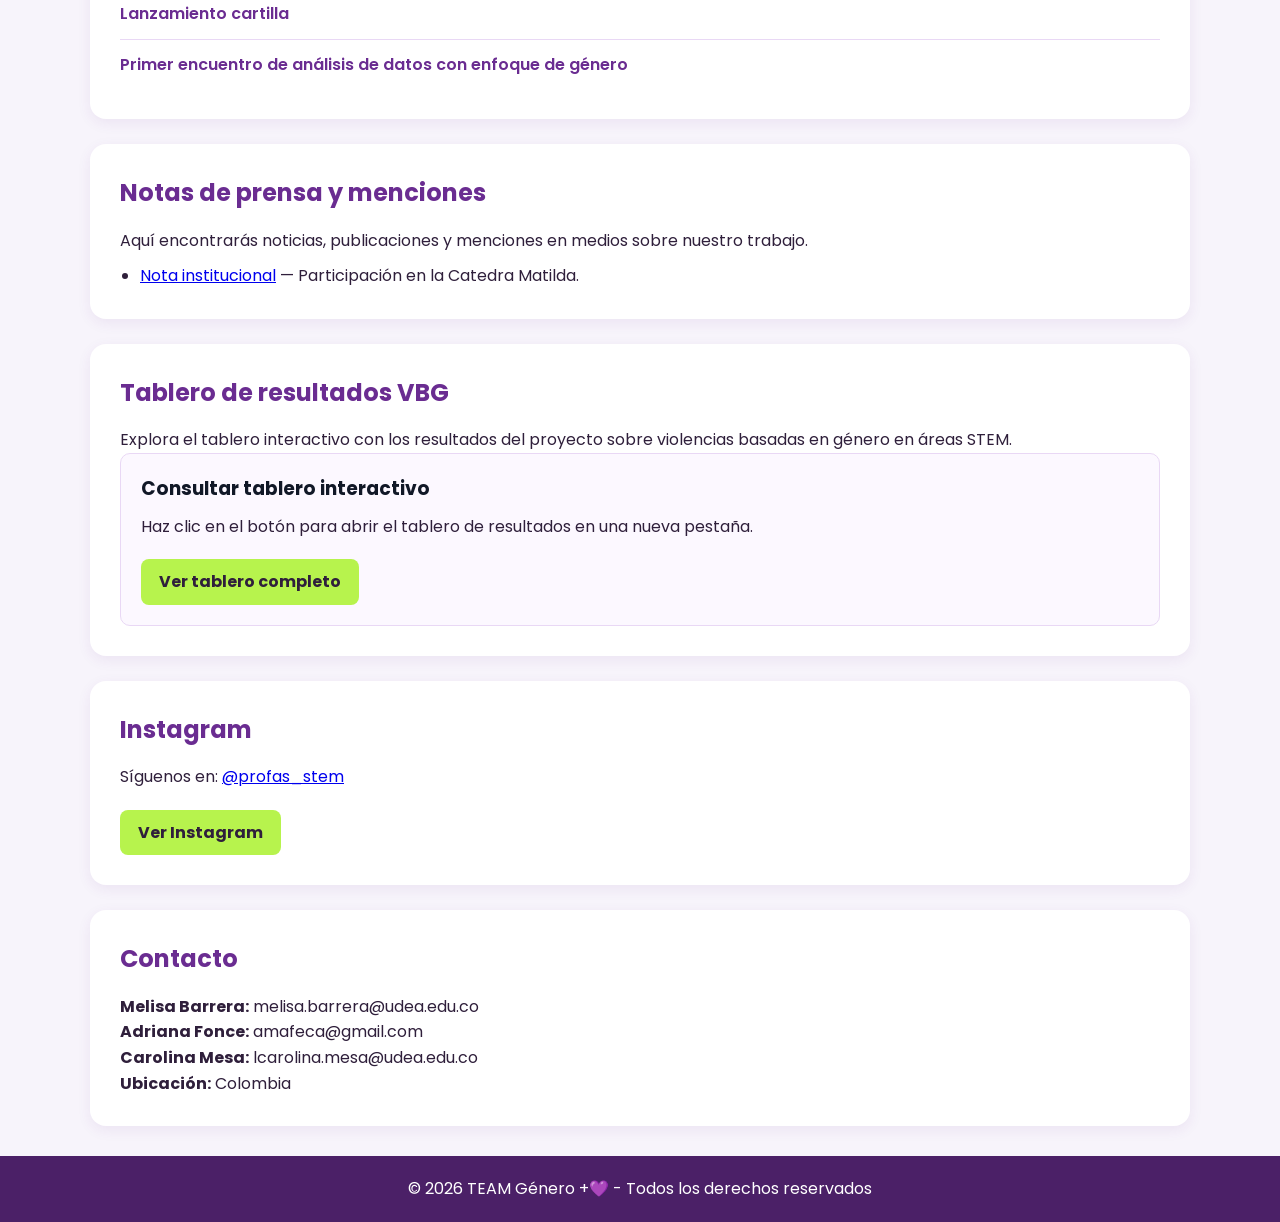
==== commit a642b11f: "Refactor duplicated CSS into shared stylesheets Co-Authored-By: Devin AI <158243242+devin-ai-integra" ====
--- a/index.html
+++ b/index.html
@@ -3,191 +3,10 @@
 <head>
   <meta charset="UTF-8">
   <meta name="viewport" content="width=device-width, initial-scale=1.0">
-  <meta http-equiv="Content-Security-Policy" content="default-src 'self'; script-src 'self'; style-src 'self' 'unsafe-inline' https://fonts.googleapis.com; font-src https://fonts.gstatic.com; img-src 'self' data:; frame-ancestors 'none'; base-uri 'none'; form-action 'none'">
-  <meta name="referrer" content="strict-origin-when-cross-origin">
   <title>Grupo de Investigación</title>
   <link href="https://fonts.googleapis.com/css2?family=Poppins:wght@300;400;600;700&display=swap" rel="stylesheet">
-  <style>
-    * { box-sizing: border-box; margin: 0; padding: 0; }
-    body {
-      font-family: 'Poppins', sans-serif;
-      line-height: 1.6;
-      background: #f7f4fb;
-      color: #2f1f3b;
-    }
-    header {
-      background:
-        linear-gradient(rgba(46, 24, 64, 0.55), rgba(46, 24, 64, 0.55)),
-        url('portada.png') center/cover no-repeat;
-      color: white;
-      padding: 80px 20px;
-      text-align: center;
-    }
-    header h1 { font-size: 2.5rem; margin-bottom: 10px; }
-    header p { max-width: 800px; margin: 0 auto; font-size: 1.1rem; }
-    nav {
-      background: #6f3c97;
-      padding: 12px;
-      text-align: center;
-    }
-    nav a {
-      color: white;
-      text-decoration: none;
-      margin: 0 15px;
-      font-weight: bold;
-    }
-    nav a:hover { text-decoration: underline; }
-    .container {
-      width: 90%;
-      max-width: 1100px;
-      margin: 30px auto;
-    }
-    section {
-      background: white;
-      margin-bottom: 25px;
-      padding: 30px;
-      border-radius: 16px;
-      box-shadow: 0 4px 14px rgba(106, 44, 145, 0.08);
-    }
-    h2 {
-      color: #6a2c91;
-      margin-bottom: 15px;
-    }
-    .cards {
-      display: grid;
-      grid-template-columns: repeat(auto-fit, minmax(250px, 1fr));
-      gap: 20px;
-      margin-top: 20px;
-    }
-    .card {
-      background: #fcf8ff;
-      padding: 20px;
-      border-radius: 10px;
-      border: 1px solid #e9d8f5;
-    }
-    .card h3 {
-      color: #111827;
-      margin-bottom: 10px;
-    }
-    ul {
-      padding-left: 20px;
-      margin-top: 10px;
-    }
-    footer {
-      background: #4b2067;
-      color: white;
-      text-align: center;
-      padding: 20px;
-      margin-top: 30px;
-    }
-    .btn {
-      display: inline-block;
-      margin-top: 20px;
-      background: #b7f34d;
-      color: #2f1f3b;
-      padding: 10px 18px;
-      border-radius: 8px;
-      text-decoration: none;
-      font-weight: 700;
-    }
-    .btn:hover {
-      background: #a6e63d;
-    }
-    .equipo-grid {
-      display: grid;
-      grid-template-columns: repeat(auto-fit, minmax(260px, 1fr));
-      gap: 24px;
-      margin-top: 20px;
-    }
-
-   .miembro-card img {
-  width: 100%;
-  height: 260px;
-  object-fit: cover;
-  object-position: center top;
-  display: block;
-  cursor: pointer;
-}
-
-.miembro-info p {
-  color: #2f1f3b;
-  font-size: 0.96rem;
-  margin: 0;
-  line-height: 1.5;
-}
-
-.indicacion {
-  color: #8a63a8;
-  font-size: 0.9rem;
-  margin-top: 6px;
-}
-
-.intereses {
-  display: none;
-  color: #2f1f3b;
-  font-size: 0.96rem;
-  margin-top: 12px;
-  line-height: 1.5;
-}
-
-.miembro-card.activa .intereses {
-  display: block;
-}
-
-.miembro-card:hover {
-  transform: translateY(-4px);
-  box-shadow: 0 8px 20px rgba(106, 44, 145, 0.15);
-}
-
-.miembro-info {
-  padding: 16px;
-}
-
-.miembro-info h3 {
-  color: #6a2c91;
-  margin-bottom: 10px;
-  font-size: 1.1rem;
-}
-
-    .tablero-embed {
-      margin-top: 20px;
-      border-radius: 16px;
-      overflow: hidden;
-      box-shadow: 0 4px 14px rgba(106, 44, 145, 0.10);
-      background: #ffffff;
-    }
-
-    .tablero-embed iframe {
-      display: block;
-      width: 100%;
-      min-height: 650px;
-    }
-
-    .lista-galeria {
-      list-style: none;
-      padding-left: 0;
-      margin-top: 18px;
-    }
-
-    .lista-galeria li {
-      padding: 12px 0;
-      border-bottom: 1px solid #e9d8f5;
-    }
-
-    .lista-galeria li:last-child {
-      border-bottom: none;
-    }
-
-    .lista-galeria a {
-      color: #6a2c91;
-      text-decoration: none;
-      font-weight: 600;
-    }
-
-    .lista-galeria a:hover {
-      text-decoration: underline;
-    }
-  </style>
+  <link rel="stylesheet" href="css/base.css">
+  <link rel="stylesheet" href="css/main.css">
 </head>
 <body>
 
@@ -266,7 +85,7 @@
 
       <div class="equipo-grid">
         <div class="miembro-card">
-          <img src="melisa.jpg" alt="Melisa Barrera">
+          <img src="melisa.jpg" alt="Melisa Barrera" onclick="toggleIntereses(this)">
           <div class="miembro-info">
             <h3>Melisa Barrera</h3>
             <p class="indicacion">Haz clic en la foto para ver sus intereses</p>
@@ -281,7 +100,7 @@
         </div>
 
         <div class="miembro-card">
-          <img src="adrianafonce.jpg" alt="Adriana Fonce">
+          <img src="adrianafonce.jpg" alt="Adriana Fonce" onclick="toggleIntereses(this)">
           <div class="miembro-info">
             <h3>Adriana Fonce</h3>
             <p class="indicacion">Haz clic en la foto para ver sus intereses</p>
@@ -296,7 +115,7 @@
         </div>
 
         <div class="miembro-card">
-          <img src="carolina-nueva.jpeg" alt="Carolina Mesa">
+          <img src="carolina-nueva.jpeg" alt="Carolina Mesa" onclick="toggleIntereses(this)">
           <div class="miembro-info">
             <h3>Carolina Mesa</h3>
             <p class="indicacion">Haz clic en la foto para ver sus intereses</p>
@@ -319,13 +138,13 @@
           <h3>Sensibilizar para transformar: 
             Hacia una institución libre de VBG.</h3>
           <p>Consulta la cartilla desarrollada por el grupo.</p>
-          <a href="https://udeaeduco-my.sharepoint.com/:b:/g/personal/powerskills_ing_udea_edu_co/EVZf-4N5P4VCndpZpocXpfcB0Fus5a0K229qV_hEHYC7tA?e=ql9aEF" target="_blank" rel="noopener noreferrer">Ver cartilla</a>
+          <a href="https://udeaeduco-my.sharepoint.com/:b:/g/personal/powerskills_ing_udea_edu_co/EVZf-4N5P4VCndpZpocXpfcB0Fus5a0K229qV_hEHYC7tA?e=ql9aEF" target="_blank">Ver cartilla</a>
         </div>
       
         <div class="card">
           <h3>De la sensibilización a la acción: estrategias para la prevención de VBG en carreras STEM</h3>
           <p>Accede al artículo presentado en ACOFI.</p>
-          <a href="https://acofipapers.org/index.php/eiei/article/view/4572/2912" target="_blank" rel="noopener noreferrer">Ver artículo</a>
+          <a href="https://acofipapers.org/index.php/eiei/article/view/4572/2912" target="_blank">Ver artículo</a>
         </div>
       </div>
     </section>
@@ -364,7 +183,7 @@
 
       <ul class="lista-noticias">
         <li>
-          <a href="https://www.udea.edu.co/wps/portal/udea/web/generales/interna/Unidades+Acad%21c3%21a9micas/Ingenier%21c3%21ada/asContenidos/listado-noticia/mujeres-stem-armas-destruccion-matematica?utm_source=brevo&utm_campaign=Boletn%20Electrnico%20Ingeniemos%20%20ED%20865&utm_medium=email&utm_id=986" target="_blank" rel="noopener noreferrer">Nota institucional</a>
+          <a href="https://www.udea.edu.co/wps/portal/udea/web/generales/interna/Unidades+Acad%21c3%21a9micas/Ingenier%21c3%21ada/asContenidos/listado-noticia/mujeres-stem-armas-destruccion-matematica?utm_source=brevo&utm_campaign=Boletn%20Electrnico%20Ingeniemos%20%20ED%20865&utm_medium=email&utm_id=986" target="_blank">Nota institucional</a>
           <span> — Participación en la Catedra Matilda.</span>
         </li>
       </ul>
@@ -396,12 +215,12 @@
       <h2>Instagram</h2>
       <p>
         Síguenos en:
-        <a href="https://www.instagram.com/profas_stem/" target="_blank" rel="noopener noreferrer">
+        <a href="https://www.instagram.com/profas_stem/" target="_blank" rel="noopener">
           @profas_stem
         </a>
       </p>
 
-      <a class="btn" href="https://www.instagram.com/profas_stem/" target="_blank" rel="noopener noreferrer">
+      <a class="btn" href="https://www.instagram.com/profas_stem/" target="_blank" rel="noopener">
         Ver Instagram
       </a>
     </section>
@@ -422,6 +241,11 @@
   <footer>
     <p>© 2026 TEAM Género +💜 - Todos los derechos reservados</p>
   </footer>
-<script src="app.js"></script>
+<script>
+  function toggleIntereses(img) {
+    const card = img.parentElement;
+    card.classList.toggle("activa");
+  }
+</script>
 </body>
 </html>
--- a/css/base.css
+++ b/css/base.css
@@ -0,0 +1,41 @@
+/* Shared design tokens and base styles used across every page. */
+:root {
+  --color-bg: #f7f4fb;
+  --color-text: #2f1f3b;
+  --color-primary: #6a2c91;
+  --color-primary-nav: #6f3c97;
+  --color-primary-dark: #5d2f81;
+  --color-heading-dark: #4b2067;
+  --color-accent: #b7f34d;
+  --color-accent-dark: #a6e63d;
+  --color-card-bg: #fcf8ff;
+  --color-card-border: #e9d8f5;
+  --color-muted: #8a63a8;
+
+  --shadow-soft: 0 4px 14px rgba(106, 44, 145, 0.08);
+  --shadow-embed: 0 4px 14px rgba(106, 44, 145, 0.10);
+  --shadow-hover: 0 8px 20px rgba(106, 44, 145, 0.15);
+
+  --radius-lg: 16px;
+  --radius-md: 14px;
+  --radius-sm: 8px;
+  --max-width: 1100px;
+}
+
+* {
+  box-sizing: border-box;
+  margin: 0;
+  padding: 0;
+}
+
+body {
+  font-family: 'Poppins', sans-serif;
+  background: var(--color-bg);
+  color: var(--color-text);
+}
+
+.container {
+  width: 90%;
+  max-width: var(--max-width);
+  margin: 0 auto;
+}
--- a/css/main.css
+++ b/css/main.css
@@ -0,0 +1,190 @@
+/* Styles for the landing page (index.html). Load after base.css. */
+body {
+  line-height: 1.6;
+}
+
+header {
+  background:
+    linear-gradient(rgba(46, 24, 64, 0.55), rgba(46, 24, 64, 0.55)),
+    url('../portada.png') center/cover no-repeat;
+  color: white;
+  padding: 80px 20px;
+  text-align: center;
+}
+
+header h1 { font-size: 2.5rem; margin-bottom: 10px; }
+header p { max-width: 800px; margin: 0 auto; font-size: 1.1rem; }
+
+nav {
+  background: var(--color-primary-nav);
+  padding: 12px;
+  text-align: center;
+}
+
+nav a {
+  color: white;
+  text-decoration: none;
+  margin: 0 15px;
+  font-weight: bold;
+}
+
+nav a:hover { text-decoration: underline; }
+
+.container {
+  margin: 30px auto;
+}
+
+section {
+  background: white;
+  margin-bottom: 25px;
+  padding: 30px;
+  border-radius: var(--radius-lg);
+  box-shadow: var(--shadow-soft);
+}
+
+h2 {
+  color: var(--color-primary);
+  margin-bottom: 15px;
+}
+
+.cards {
+  display: grid;
+  grid-template-columns: repeat(auto-fit, minmax(250px, 1fr));
+  gap: 20px;
+  margin-top: 20px;
+}
+
+.card {
+  background: var(--color-card-bg);
+  padding: 20px;
+  border-radius: 10px;
+  border: 1px solid var(--color-card-border);
+}
+
+.card h3 {
+  color: #111827;
+  margin-bottom: 10px;
+}
+
+ul {
+  padding-left: 20px;
+  margin-top: 10px;
+}
+
+footer {
+  background: var(--color-heading-dark);
+  color: white;
+  text-align: center;
+  padding: 20px;
+  margin-top: 30px;
+}
+
+.btn {
+  display: inline-block;
+  margin-top: 20px;
+  background: var(--color-accent);
+  color: var(--color-text);
+  padding: 10px 18px;
+  border-radius: var(--radius-sm);
+  text-decoration: none;
+  font-weight: 700;
+}
+
+.btn:hover {
+  background: var(--color-accent-dark);
+}
+
+.equipo-grid {
+  display: grid;
+  grid-template-columns: repeat(auto-fit, minmax(260px, 1fr));
+  gap: 24px;
+  margin-top: 20px;
+}
+
+.miembro-card img {
+  width: 100%;
+  height: 260px;
+  object-fit: cover;
+  object-position: center top;
+  display: block;
+  cursor: pointer;
+}
+
+.miembro-info p {
+  color: var(--color-text);
+  font-size: 0.96rem;
+  margin: 0;
+  line-height: 1.5;
+}
+
+.indicacion {
+  color: var(--color-muted);
+  font-size: 0.9rem;
+  margin-top: 6px;
+}
+
+.intereses {
+  display: none;
+  color: var(--color-text);
+  font-size: 0.96rem;
+  margin-top: 12px;
+  line-height: 1.5;
+}
+
+.miembro-card.activa .intereses {
+  display: block;
+}
+
+.miembro-card:hover {
+  transform: translateY(-4px);
+  box-shadow: var(--shadow-hover);
+}
+
+.miembro-info {
+  padding: 16px;
+}
+
+.miembro-info h3 {
+  color: var(--color-primary);
+  margin-bottom: 10px;
+  font-size: 1.1rem;
+}
+
+.tablero-embed {
+  margin-top: 20px;
+  border-radius: var(--radius-lg);
+  overflow: hidden;
+  box-shadow: var(--shadow-embed);
+  background: #ffffff;
+}
+
+.tablero-embed iframe {
+  display: block;
+  width: 100%;
+  min-height: 650px;
+}
+
+.lista-galeria {
+  list-style: none;
+  padding-left: 0;
+  margin-top: 18px;
+}
+
+.lista-galeria li {
+  padding: 12px 0;
+  border-bottom: 1px solid var(--color-card-border);
+}
+
+.lista-galeria li:last-child {
+  border-bottom: none;
+}
+
+.lista-galeria a {
+  color: var(--color-primary);
+  text-decoration: none;
+  font-weight: 600;
+}
+
+.lista-galeria a:hover {
+  text-decoration: underline;
+}
